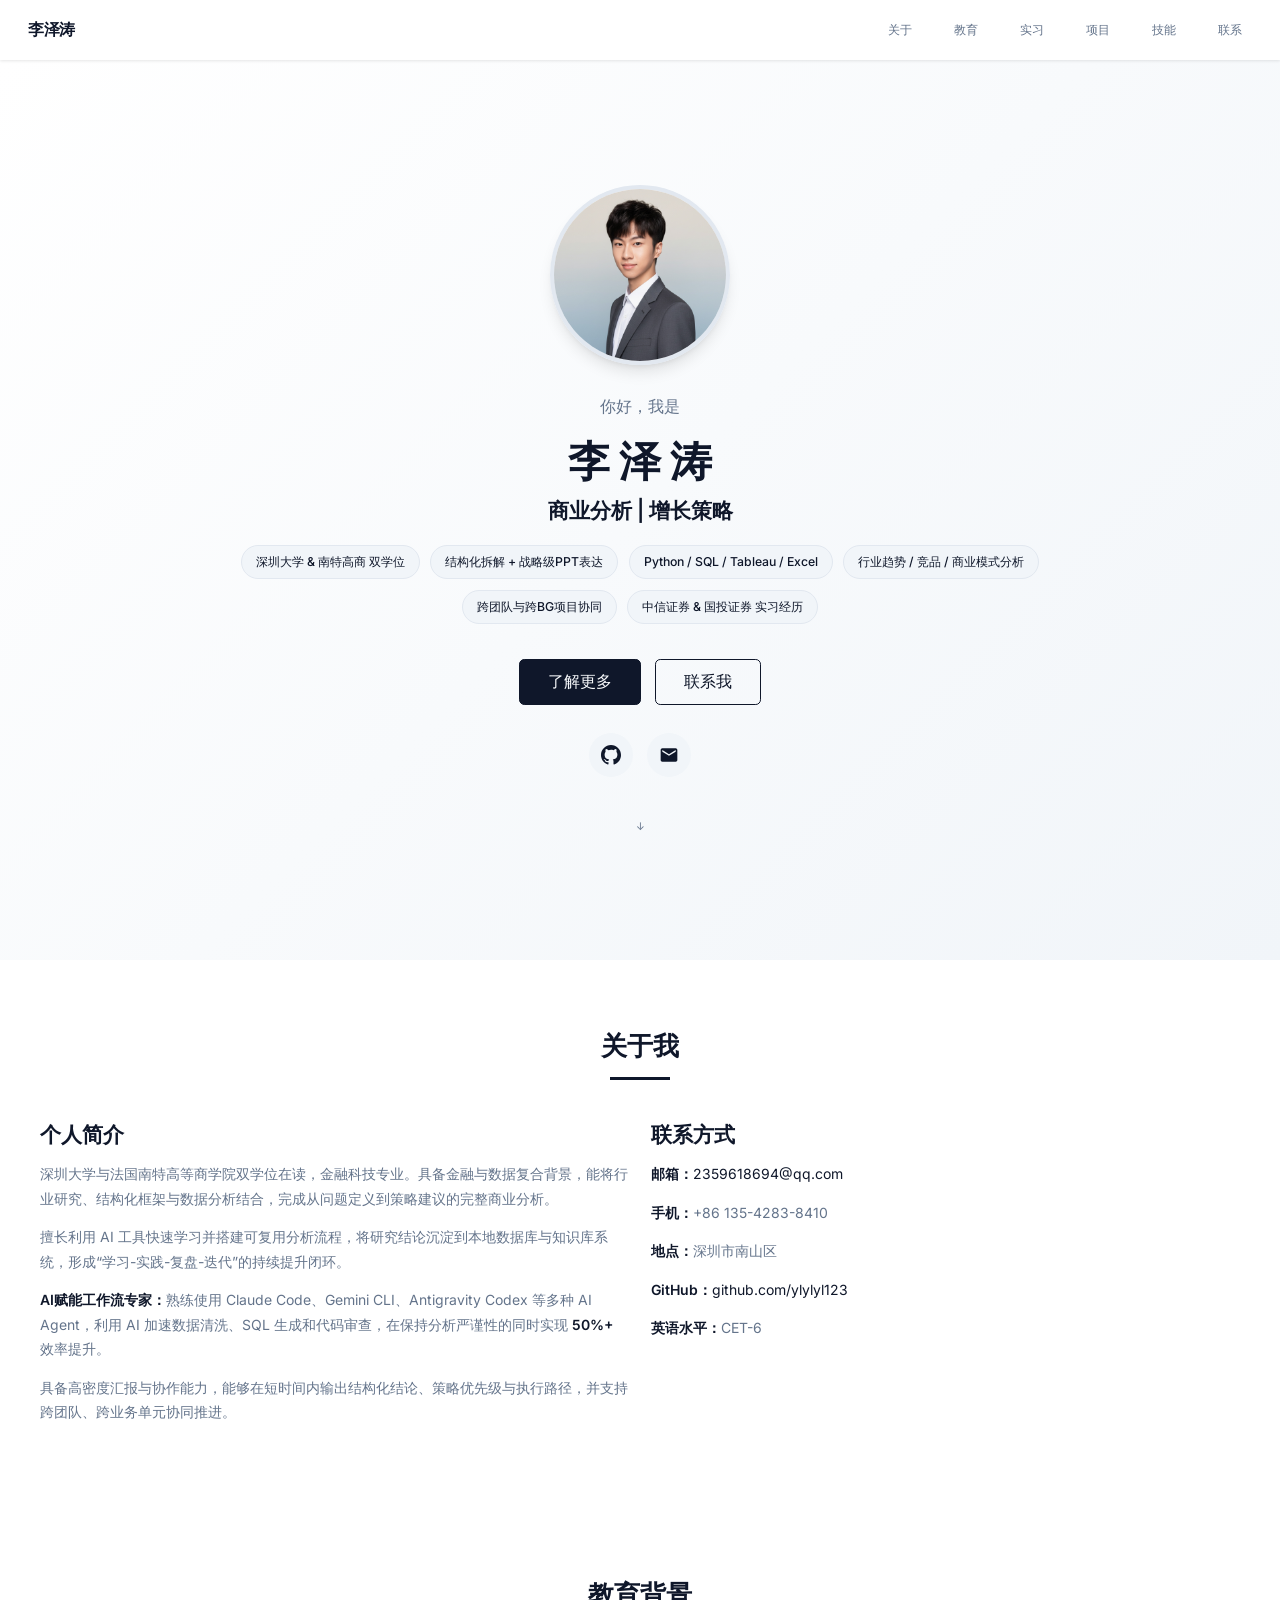
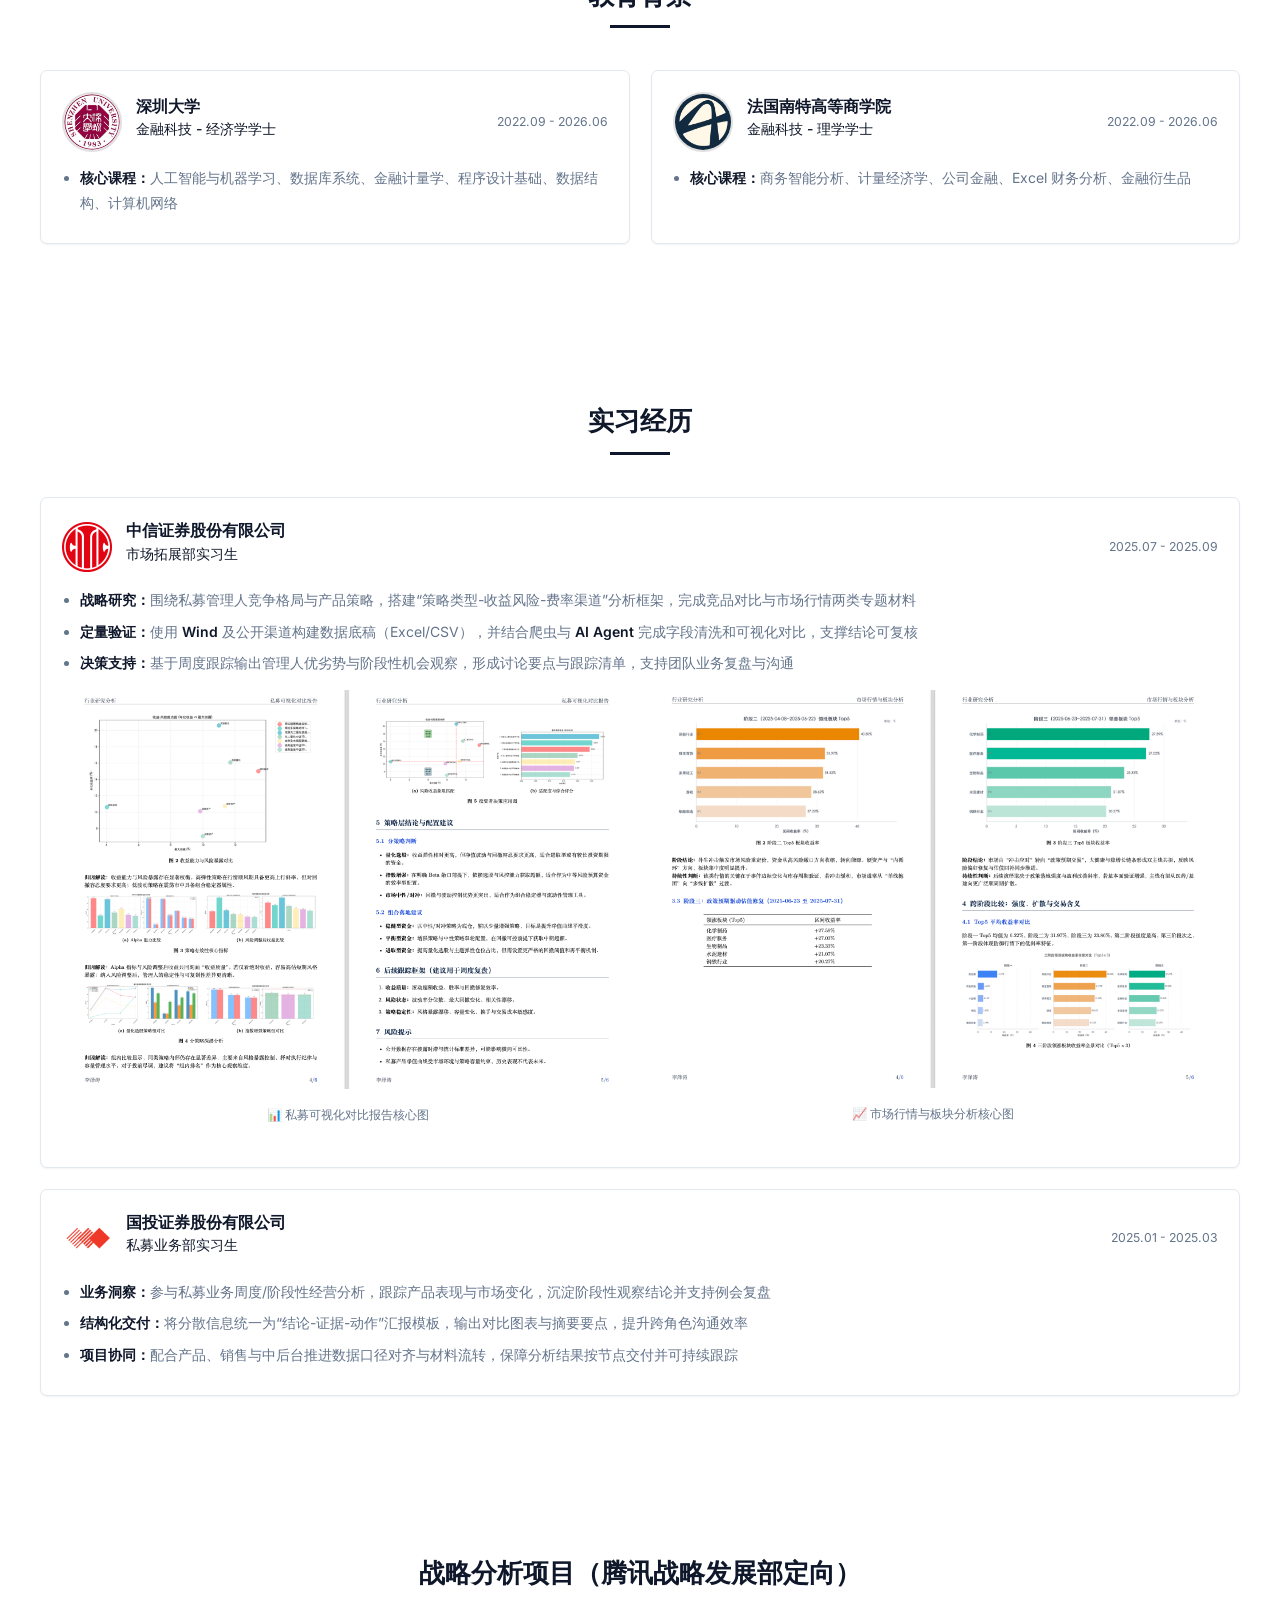
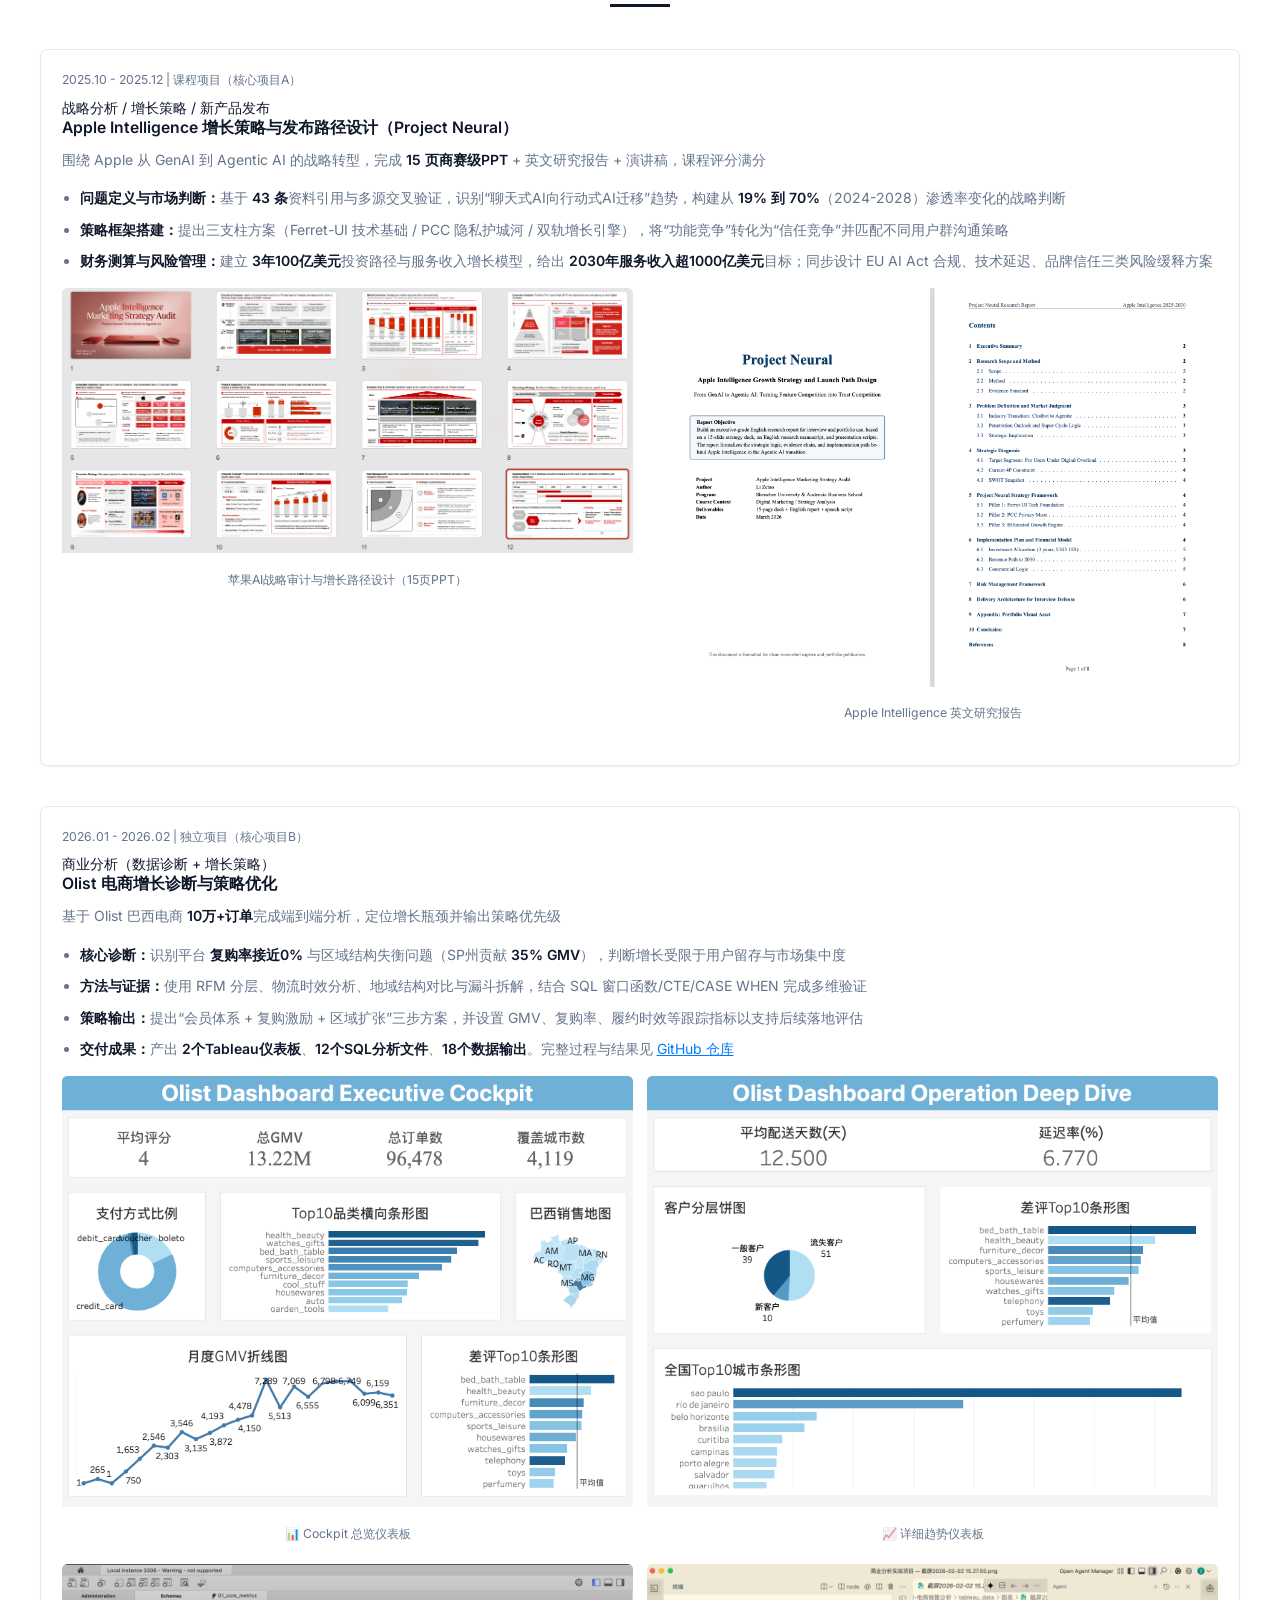
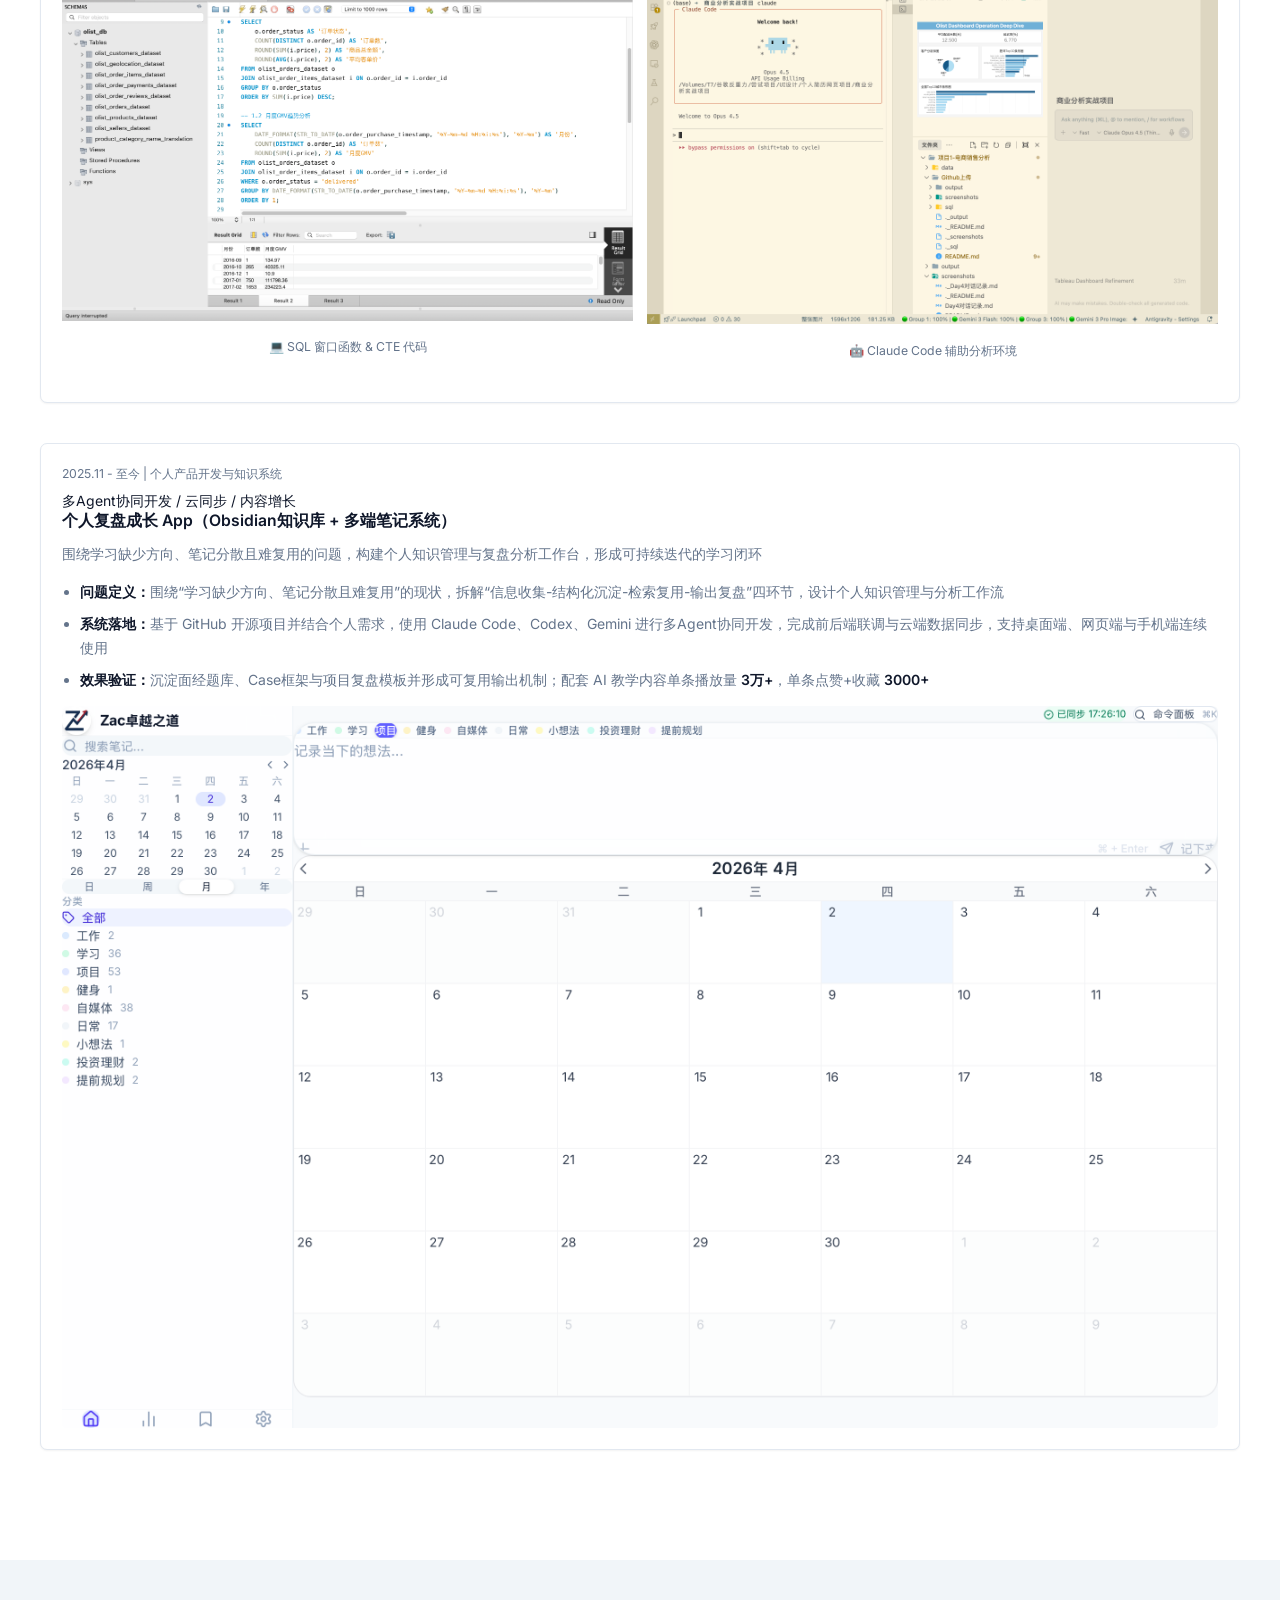
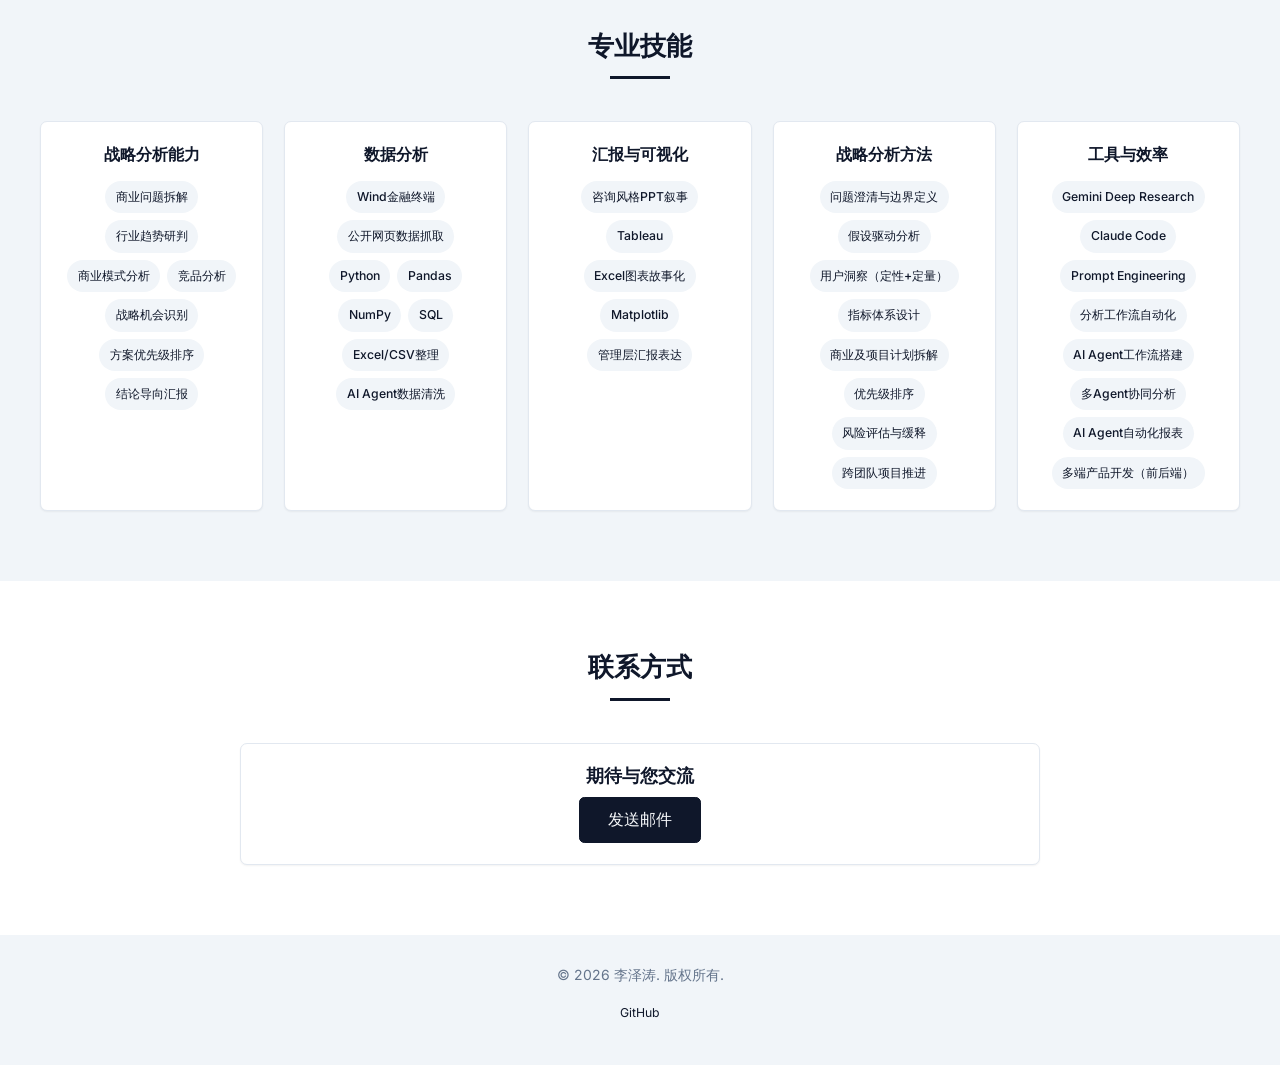
==== index-zh.html @ 79fd5564 "Deploy latest resume website snapshot" ====
<!DOCTYPE html><html lang=zh-CN><meta charset=UTF-8><meta name=viewport content="width=device-width, initial-scale=1.0"><meta name=description content="李泽涛 - 商业分析与增长策略 | 深圳大学 &amp; 法国南特高等商学院"><meta name=keywords content="李泽涛, 商业分析, 增长策略, Case Study, 数据分析, 个人作品集, 简历"><meta name=author content=李泽涛><title>李泽涛 | 商业分析与增长策略</title><link rel=stylesheet href=index-zh.8aab4a24.css><style>.load-hidden{visibility:visible!important}</style><body>
    
    <nav class=navbar>
        <div class=nav-brand>李泽涛</div>
        <div class=nav-links>
            <a href=#about>关于</a>
            <a href=#education>教育</a>
            <a href=#experience>实习</a>
            <a href=#projects>项目</a>
            <a href=#skills>技能</a>
            <a href=#contact>联系</a>
        </div>
        
        <div class=nav-menu-btn>
            <span></span>
            <span></span>
            <span></span>
        </div>
    </nav>

    
    <section id=hero>
        <div class=hero-content>
            <img src=profile.ecc5a00b.jpg alt=李泽涛 class="hero-avatar load-hidden">
            <p class="hero-greeting load-hidden">你好，我是</p>
            <h1 class="hero-name load-hidden">李 泽 涛</h1>
            <h2 class="hero-title load-hidden">商业分析 | 增长策略</h2>

            <div class="hero-highlights load-hidden">
                <span class=highlight-tag>深圳大学 &amp; 南特高商 双学位</span>
                <span class=highlight-tag>结构化拆解 + 战略级PPT表达</span>
                <span class=highlight-tag>Python / SQL / Tableau / Excel</span>
                
                <span class=highlight-tag>行业趋势 / 竞品 / 商业模式分析</span>
                <span class=highlight-tag>跨团队与跨BG项目协同</span>
                <span class=highlight-tag>中信证券 &amp; 国投证券 实习经历</span>
            </div>

            <div class="hero-cta load-hidden">
                <a href=#about class="btn btn-lg btn-primary">了解更多</a>
                <a href=#contact class="btn btn-lg btn-outline">联系我</a>
            </div>

            <div class="hero-social load-hidden">
                <a href=https://github.com/ylylyl123 target=_blank title=GitHub>
                    <svg xmlns:xmlns=http://www.w3.org/2000/svg fill=currentColor viewBox="0 0 24 24"><path d="M12 0C5.374 0 0 5.373 0 12c0 5.302 3.438 9.8 8.207 11.387.599.111.793-.261.793-.577v-2.234c-3.338.726-4.033-1.416-4.033-1.416-.546-1.387-1.333-1.756-1.333-1.756-1.089-.745.083-.729.083-.729 1.205.084 1.839 1.237 1.839 1.237 1.07 1.834 2.807 1.304 3.492.997.107-.775.418-1.305.762-1.604-2.665-.305-5.467-1.334-5.467-5.931 0-1.311.469-2.381 1.236-3.221-.124-.303-.535-1.524.117-3.176 0 0 1.008-.322 3.301 1.23A11.5 11.5 0 0 1 12 5.803c1.02.005 2.047.138 3.006.404 2.291-1.552 3.297-1.23 3.297-1.23.653 1.653.242 2.874.118 3.176.77.84 1.235 1.911 1.235 3.221 0 4.609-2.807 5.624-5.479 5.921.43.372.823 1.102.823 2.222v3.293c0 .319.192.694.801.576C20.566 21.797 24 17.3 24 12c0-6.627-5.373-12-12-12"/></svg>
                </a>
                <a href=mailto:2359618694@qq.com title=邮件>
                    <svg xmlns:xmlns=http://www.w3.org/2000/svg fill=currentColor viewBox="0 0 24 24"><path d="M20 4H4c-1.1 0-1.99.9-1.99 2L2 18c0 1.1.9 2 2 2h16c1.1 0 2-.9 2-2V6c0-1.1-.9-2-2-2m0 4-8 5-8-5V6l8 5 8-5Z"/></svg>
                </a>
            </div>

            <a href=#about class="load-hidden scroll-indicator">↓</a>
        </div>
    </section>

    
    <section id=about>
        <div class=container>
            <h2 class="load-hidden section-title">关于我</h2>
            <div class="grid grid-2">
                <div class=load-hidden>
                    <h3 class=mb-4>个人简介</h3>
                    <p>
                        深圳大学与法国南特高等商学院双学位在读，金融科技专业。具备金融与数据复合背景，能将行业研究、结构化框架与数据分析结合，完成从问题定义到策略建议的完整商业分析。
                    </p>
                    <p>擅长利用 AI 工具快速学习并搭建可复用分析流程，将研究结论沉淀到本地数据库与知识库系统，形成“学习-实践-复盘-迭代”的持续提升闭环。</p>
                    <p>
                        <strong>AI赋能工作流专家：</strong>熟练使用 Claude Code、Gemini CLI、Antigravity Codex 等多种 AI Agent，利用 AI 加速数据清洗、SQL 生成和代码审查，在保持分析严谨性的同时实现 <strong>50%+</strong> 效率提升。
                    </p>
                    <p>
                        具备高密度汇报与协作能力，能够在短时间内输出结构化结论、策略优先级与执行路径，并支持跨团队、跨业务单元协同推进。
                    </p>
                </div>
                <div class=load-hidden>
                    <h3 class=mb-4>联系方式</h3>
                    <p><strong>邮箱：</strong><a href=mailto:2359618694@qq.com>2359618694@qq.com</a></p>
                    <p><strong>手机：</strong>+86 135-4283-8410</p>
                    <p><strong>地点：</strong>深圳市南山区</p>
                    <p><strong>GitHub：</strong><a href=https://github.com/ylylyl123 target=_blank>github.com/ylylyl123</a></p>
                    <p><strong>英语水平：</strong>CET-6</p>
                </div>
            </div>
        </div>
    </section>

    
    <section id=education>
        <div class=container>
            <h2 class="load-hidden section-title">教育背景</h2>
            <div class="grid grid-2">
                <div class="experience-card load-hidden">
                    <div class=experience-header style=align-items:center>
                        <div style=align-items:center;gap:1rem;display:flex>
                            <img src=szu-logo.7de42cc6.png alt=深圳大学 class=school-logo>
                            <div>
                                <div class=experience-company>深圳大学</div>
                                <div class=experience-position>金融科技 - 经济学学士</div>
                            </div>
                        </div>
                        <div class=experience-date>2022.09 - 2026.06</div>
                    </div>
                    <ul class=experience-highlights>
                        <li><strong>核心课程：</strong>人工智能与机器学习、数据库系统、金融计量学、程序设计基础、数据结构、计算机网络</li>
                    </ul>
                </div>
                <div class="experience-card load-hidden">
                    <div class=experience-header style=align-items:center>
                        <div style=align-items:center;gap:1rem;display:flex>
                            <img src=audencia-logo.bb67b438.jpeg alt=Audencia class=school-logo>
                            <div>
                                <div class=experience-company>法国南特高等商学院</div>
                                <div class=experience-position>金融科技 - 理学学士</div>
                            </div>
                        </div>
                        <div class=experience-date>2022.09 - 2026.06</div>
                    </div>
                    <ul class=experience-highlights>
                        <li><strong>核心课程：</strong>商务智能分析、计量经济学、公司金融、Excel 财务分析、金融衍生品</li>
                    </ul>
                </div>
            </div>
        </div>
    </section>

    
    <section id=experience>
        <div class=container>
            <h2 class="load-hidden section-title">实习经历</h2>

            
            <div class="experience-card load-hidden">
                <div class=experience-header style=align-items:center>
                    <div style=align-items:center;gap:1rem;display:flex>
                        <img src=citic-logo.9e5141a4.png alt=中信证券 class=company-logo>
                        <div>
                            <div class=experience-company>中信证券股份有限公司</div>
                            <div class=experience-position>市场拓展部实习生</div>
                        </div>
                    </div>
                    <div class=experience-date>2025.07 - 2025.09</div>
                </div>
                <ul class=experience-highlights>
                    <li><strong>战略研究：</strong>围绕私募管理人竞争格局与产品策略，搭建“策略类型-收益风险-费率渠道”分析框架，完成竞品对比与市场行情两类专题材料</li>
                    <li><strong>定量验证：</strong>使用 <strong>Wind</strong> 及公开渠道构建数据底稿（Excel/CSV），并结合爬虫与 <strong>AI Agent</strong> 完成字段清洗和可视化对比，支撑结论可复核</li>
                    <li><strong>决策支持：</strong>基于周度跟踪输出管理人优劣势与阶段性机会观察，形成讨论要点与跟踪清单，支持团队业务复盘与沟通</li>
                </ul>
                <div class=gallery>
                    <div class=gallery-grid-pair>
                        <div class=gallery-item>
                            <img src=私募选图.png alt=私募可视化对比报告核心图 loading=lazy>
                            <span class=gallery-caption>📊 私募可视化对比报告核心图</span>
                        </div>
                        <div class=gallery-item>
                            <img src=市场行情选图.png alt=市场行情与板块分析核心图 loading=lazy>
                            <span class=gallery-caption>📈 市场行情与板块分析核心图</span>
                        </div>
                    </div>
                </div>
            </div>

            
            <div class="experience-card load-hidden">
                <div class=experience-header style=align-items:center>
                    <div style=align-items:center;gap:1rem;display:flex>
                        <img src=sdic-logo.b38e4e5a.png alt=国投证券 class=company-logo>
                        <div>
                            <div class=experience-company>国投证券股份有限公司</div>
                            <div class=experience-position>私募业务部实习生</div>
                        </div>
                    </div>
                    <div class=experience-date>2025.01 - 2025.03</div>
                </div>
                <ul class=experience-highlights>
                    <li><strong>业务洞察：</strong>参与私募业务周度/阶段性经营分析，跟踪产品表现与市场变化，沉淀阶段性观察结论并支持例会复盘</li>
                    <li><strong>结构化交付：</strong>将分散信息统一为“结论-证据-动作”汇报模板，输出对比图表与摘要要点，提升跨角色沟通效率</li>
                    <li><strong>项目协同：</strong>配合产品、销售与中后台推进数据口径对齐与材料流转，保障分析结果按节点交付并可持续跟踪</li>
                </ul>
            </div>
        </div>
    </section>

    
    <section id=projects>
        <div class=container>
            <h2 class="load-hidden section-title">战略分析项目（腾讯战略发展部定向）</h2>

            
            <div class="load-hidden project-card">
                <div class=project-date>2025.10 - 2025.12 | 课程项目（核心项目A）</div>
                <div class=project-category>战略分析 / 增长策略 / 新产品发布</div>
                <h3 class=project-title>Apple Intelligence 增长策略与发布路径设计（Project Neural）</h3>
                <p class=project-description>围绕 Apple 从 GenAI 到 Agentic AI 的战略转型，完成 <strong>15 页商赛级PPT</strong> + 英文研究报告 + 演讲稿，课程评分满分</p>
                <ul class=project-highlights>
                    <li><strong>问题定义与市场判断：</strong>基于 <strong>43 条</strong>资料引用与多源交叉验证，识别“聊天式AI向行动式AI迁移”趋势，构建从 <strong>19% 到 70%</strong>（2024-2028）渗透率变化的战略判断</li>
                    <li><strong>策略框架搭建：</strong>提出三支柱方案（Ferret-UI 技术基础 / PCC 隐私护城河 / 双轨增长引擎），将“功能竞争”转化为“信任竞争”并匹配不同用户群沟通策略</li>
                    <li><strong>财务测算与风险管理：</strong>建立 <strong>3年100亿美元</strong>投资路径与服务收入增长模型，给出 <strong>2030年服务收入超1000亿美元</strong>目标；同步设计 EU AI Act 合规、技术延迟、品牌信任三类风险缓释方案</li>
                    
                </ul>
                <div class=gallery>
                    <div class=gallery-grid-pair><div class=gallery-item><img src=apple-digital-transformation.e18392c8.png alt=苹果数字化转型PPT loading=lazy><span class=gallery-caption>苹果AI战略审计与增长路径设计（15页PPT）</span></div><div class=gallery-item><img src=苹果英文研报.png alt=苹果英文研究报告截图 loading=lazy><span class=gallery-caption>Apple Intelligence 英文研究报告</span></div></div>
                </div>
            </div>

            
            <div class="load-hidden project-card">
                <div class=project-date>2026.01 - 2026.02 | 独立项目（核心项目B）</div>
                <div class=project-category>商业分析（数据诊断 + 增长策略）</div>
                <h3 class=project-title>Olist 电商增长诊断与策略优化</h3>
                <p class=project-description>基于 Olist 巴西电商 <strong>10万+订单</strong>完成端到端分析，定位增长瓶颈并输出策略优先级</p>
                <ul class=project-highlights>
                    <li><strong>核心诊断：</strong>识别平台 <strong>复购率接近0%</strong> 与区域结构失衡问题（SP州贡献 <strong>35% GMV</strong>），判断增长受限于用户留存与市场集中度</li>
                    <li><strong>方法与证据：</strong>使用 RFM 分层、物流时效分析、地域结构对比与漏斗拆解，结合 SQL 窗口函数/CTE/CASE WHEN 完成多维验证</li>
                    <li><strong>策略输出：</strong>提出“会员体系 + 复购激励 + 区域扩张”三步方案，并设置 GMV、复购率、履约时效等跟踪指标以支持后续落地评估</li>
                    <li><strong>交付成果：</strong>产出 <strong>2个Tableau仪表板</strong>、<strong>12个SQL分析文件</strong>、<strong>18个数据输出</strong>。完整过程与结果见 <a href=https://github.com/ylylyl123/olist-ecommerce-analysis target=_blank style=color:#007bff;text-decoration:underline>GitHub 仓库</a></li>
                </ul>
                <div class=gallery>
                    
                    <div class=gallery-grid-pair>
                        <div class=gallery-item>
                            <img src=dashboard-cockpit.fddde803.png alt="Cockpit 仪表板" loading=lazy>
                            <span class=gallery-caption>📊 Cockpit 总览仪表板</span>
                        </div>
                        <div class=gallery-item>
                            <img src=dashboard-detailed.85f2c0c5.png alt=详细趋势仪表板 loading=lazy>
                            <span class=gallery-caption>📈 详细趋势仪表板</span>
                        </div>
                    </div>
                    
                    <div class=gallery-grid-pair>
                        <div class=gallery-item>
                            <img src=sql-sample.995bd17f.png alt="SQL 代码示例" loading=lazy>
                            <span class=gallery-caption>💻 SQL 窗口函数 &amp; CTE 代码</span>
                        </div>
                        <div class=gallery-item>
                            <img src=workspace.139acfe7.png alt="AI 辅助工作环境" loading=lazy>
                            <span class=gallery-caption>🤖 Claude Code 辅助分析环境</span>
                        </div>
                    </div>
                </div>
            </div>

            
            <div class="load-hidden project-card">
                <div class=project-date>2025.11 - 至今 | 个人产品开发与知识系统</div>
                <div class=project-category>多Agent协同开发 / 云同步 / 内容增长</div>
                <h3 class=project-title>个人复盘成长 App（Obsidian知识库 + 多端笔记系统）</h3>
                <p class=project-description>围绕学习缺少方向、笔记分散且难复用的问题，构建个人知识管理与复盘分析工作台，形成可持续迭代的学习闭环</p>
                <ul class=project-highlights>
                    <li><strong>问题定义：</strong>围绕“学习缺少方向、笔记分散且难复用”的现状，拆解“信息收集-结构化沉淀-检索复用-输出复盘”四环节，设计个人知识管理与分析工作流</li>
                    <li><strong>系统落地：</strong>基于 GitHub 开源项目并结合个人需求，使用 Claude Code、Codex、Gemini 进行多Agent协同开发，完成前后端联调与云端数据同步，支持桌面端、网页端与手机端连续使用</li>
                    <li><strong>效果验证：</strong>沉淀面经题库、Case框架与项目复盘模板并形成可复用输出机制；配套 AI 教学内容单条播放量 <strong>3万+</strong>，单条点赞+收藏 <strong>3000+</strong></li>
                </ul>
                <div class=gallery>
                    <div class=gallery-grid-single>
                        <div class=gallery-item>
                            <img src=个人笔记软件.png alt=个人复盘成长App界面 loading=lazy>
                            <span class=gallery-caption>📱 个人复盘成长 App（桌面/网页/手机多端统一）</span>
                        </div>
                    </div>
                </div>
            </div>

        </div>
    </section>

    
    <section id=skills class=skills-section>
        <div class=container>
            <h2 class="load-hidden section-title">专业技能</h2>
            <div class=skills-grid>
                <div class="load-hidden skill-category">
                    <div class=category-title>战略分析能力</div>
                    <div class=skill-tags>
                        <span class=skill-tag>商业问题拆解</span>
                        <span class=skill-tag>行业趋势研判</span>
                        <span class=skill-tag>商业模式分析</span>
                        <span class=skill-tag>竞品分析</span>
                        <span class=skill-tag>战略机会识别</span>
                        <span class=skill-tag>方案优先级排序</span>
                        <span class=skill-tag>结论导向汇报</span>
                    </div>
                </div>
                <div class="load-hidden skill-category">
                    <div class=category-title>数据分析</div>
                    <div class=skill-tags>
                        <span class=skill-tag>Wind金融终端</span>
                        <span class=skill-tag>公开网页数据抓取</span>
                        <span class=skill-tag>Python</span>
                        <span class=skill-tag>Pandas</span>
                        <span class=skill-tag>NumPy</span>
                        <span class=skill-tag>SQL</span>
                        <span class=skill-tag>Excel/CSV整理</span>
                        <span class=skill-tag>AI Agent数据清洗</span>
                    </div>
                </div>
                <div class="load-hidden skill-category">
                    <div class=category-title>汇报与可视化</div>
                    <div class=skill-tags>
                        <span class=skill-tag>咨询风格PPT叙事</span>
                        <span class=skill-tag>Tableau</span>
                        <span class=skill-tag>Excel图表故事化</span>
                        <span class=skill-tag>Matplotlib</span>
                        <span class=skill-tag>管理层汇报表达</span>
                    </div>
                </div>
                <div class="load-hidden skill-category">
                    <div class=category-title>战略分析方法</div>
                    <div class=skill-tags>
                        <span class=skill-tag>问题澄清与边界定义</span>
                        <span class=skill-tag>假设驱动分析</span>
                        <span class=skill-tag>用户洞察（定性+定量）</span>
                        <span class=skill-tag>指标体系设计</span>
                        <span class=skill-tag>商业及项目计划拆解</span>
                        <span class=skill-tag>优先级排序</span>
                        <span class=skill-tag>风险评估与缓释</span>
                        <span class=skill-tag>跨团队项目推进</span>
                    </div>
                </div>
                <div class="load-hidden skill-category">
                    <div class=category-title>工具与效率</div>
                    <div class=skill-tags>
                        <span class=skill-tag>Gemini Deep Research</span>
                        <span class=skill-tag>Claude Code</span>
                        <span class=skill-tag>Prompt Engineering</span>
                        <span class=skill-tag>分析工作流自动化</span>
                        <span class=skill-tag>AI Agent工作流搭建</span>
                        <span class=skill-tag>多Agent协同分析</span>
                        <span class=skill-tag>AI Agent自动化报表</span>
                        <span class=skill-tag>多端产品开发（前后端）</span>
                    </div>
                </div>
            </div>
        </div>
    </section>

    
    <section id=contact>
        <div class=container-sm>
            <h2 class="load-hidden section-title">联系方式</h2>
            <div class="card load-hidden text-center">
                <h3 class=card-title>期待与您交流</h3>
                <div class=hero-cta>
                    <a href=mailto:2359618694@qq.com class="btn btn-lg btn-primary">发送邮件</a>
                </div>
            </div>
        </div>
    </section>

    
    <footer style=text-align:center;color:#64748b;background:#f1f5f9;padding:2rem>
        <p>© 2026 李泽涛. 版权所有.</p>
        <p style=margin-top:.5rem;font-size:.875rem>
            <a href=https://github.com/ylylyl123 target=_blank>GitHub</a>
        </p>
    </footer>

    
    <script>document.querySelectorAll(".load-hidden").forEach(function(el){el.classList.remove("load-hidden")});</script>
    <script type=module src=index-zh.808cd7a4.js></script>

    
    <style>.project-card{min-height:fit-content;margin-bottom:40px;display:flow-root;overflow:hidden;height:auto!important}.gallery{width:100%}.gallery-grid-single{grid-template-columns:1fr;gap:2rem;height:auto;display:grid}@media (width>=1200px){.gallery-grid-single{grid-template-columns:repeat(2,1fr)}}.gallery-item{width:100%;height:auto}.gallery-caption{color:#666;margin-top:.75rem;font-size:.9rem;display:block}.school-logo{object-fit:cover;border:2px solid #e0e0e0;border-radius:50%;width:60px;height:60px}.company-logo{object-fit:contain;border-radius:8px;width:50px;height:50px}</style>

    
    <script>const navMenuBtn=document.querySelector(".nav-menu-btn"),navbar=document.querySelector(".navbar");navMenuBtn&&navbar&&(navMenuBtn.addEventListener("click",()=>{navbar.classList.toggle("menu-open")}),document.querySelectorAll(".nav-links a").forEach(e=>{e.addEventListener("click",()=>{navbar.classList.remove("menu-open")})}));const sections=document.querySelectorAll("section[id]"),navItems=document.querySelectorAll(".nav-links a");function highlightNavOnScroll(){let e="",n=window.scrollY+100;sections.forEach(t=>{let a=t.offsetTop,l=t.offsetHeight,o=t.getAttribute("id");n>=a&&n<a+l&&(e=o)}),navItems.forEach(n=>{n.classList.remove("active"),n.getAttribute("href")==="#"+e&&n.classList.add("active")})}window.addEventListener("scroll",highlightNavOnScroll),window.addEventListener("load",highlightNavOnScroll);</script>
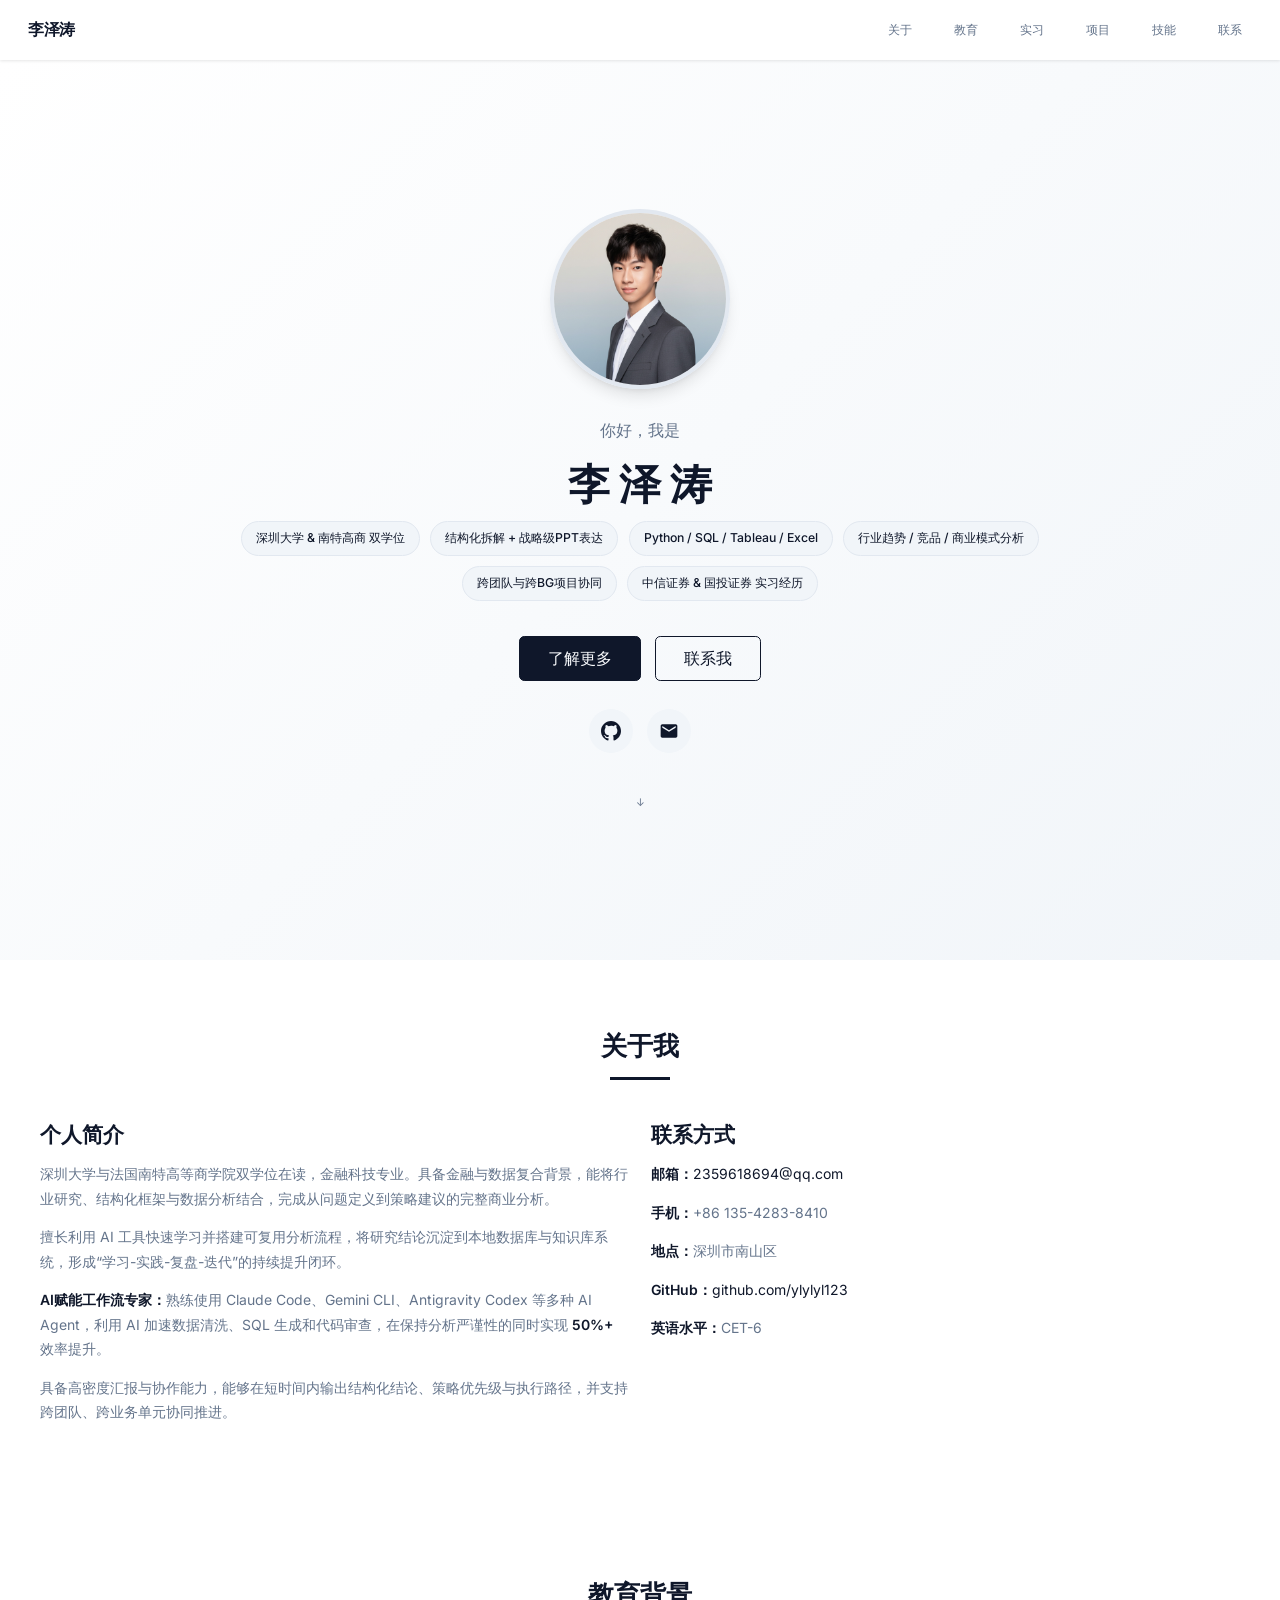
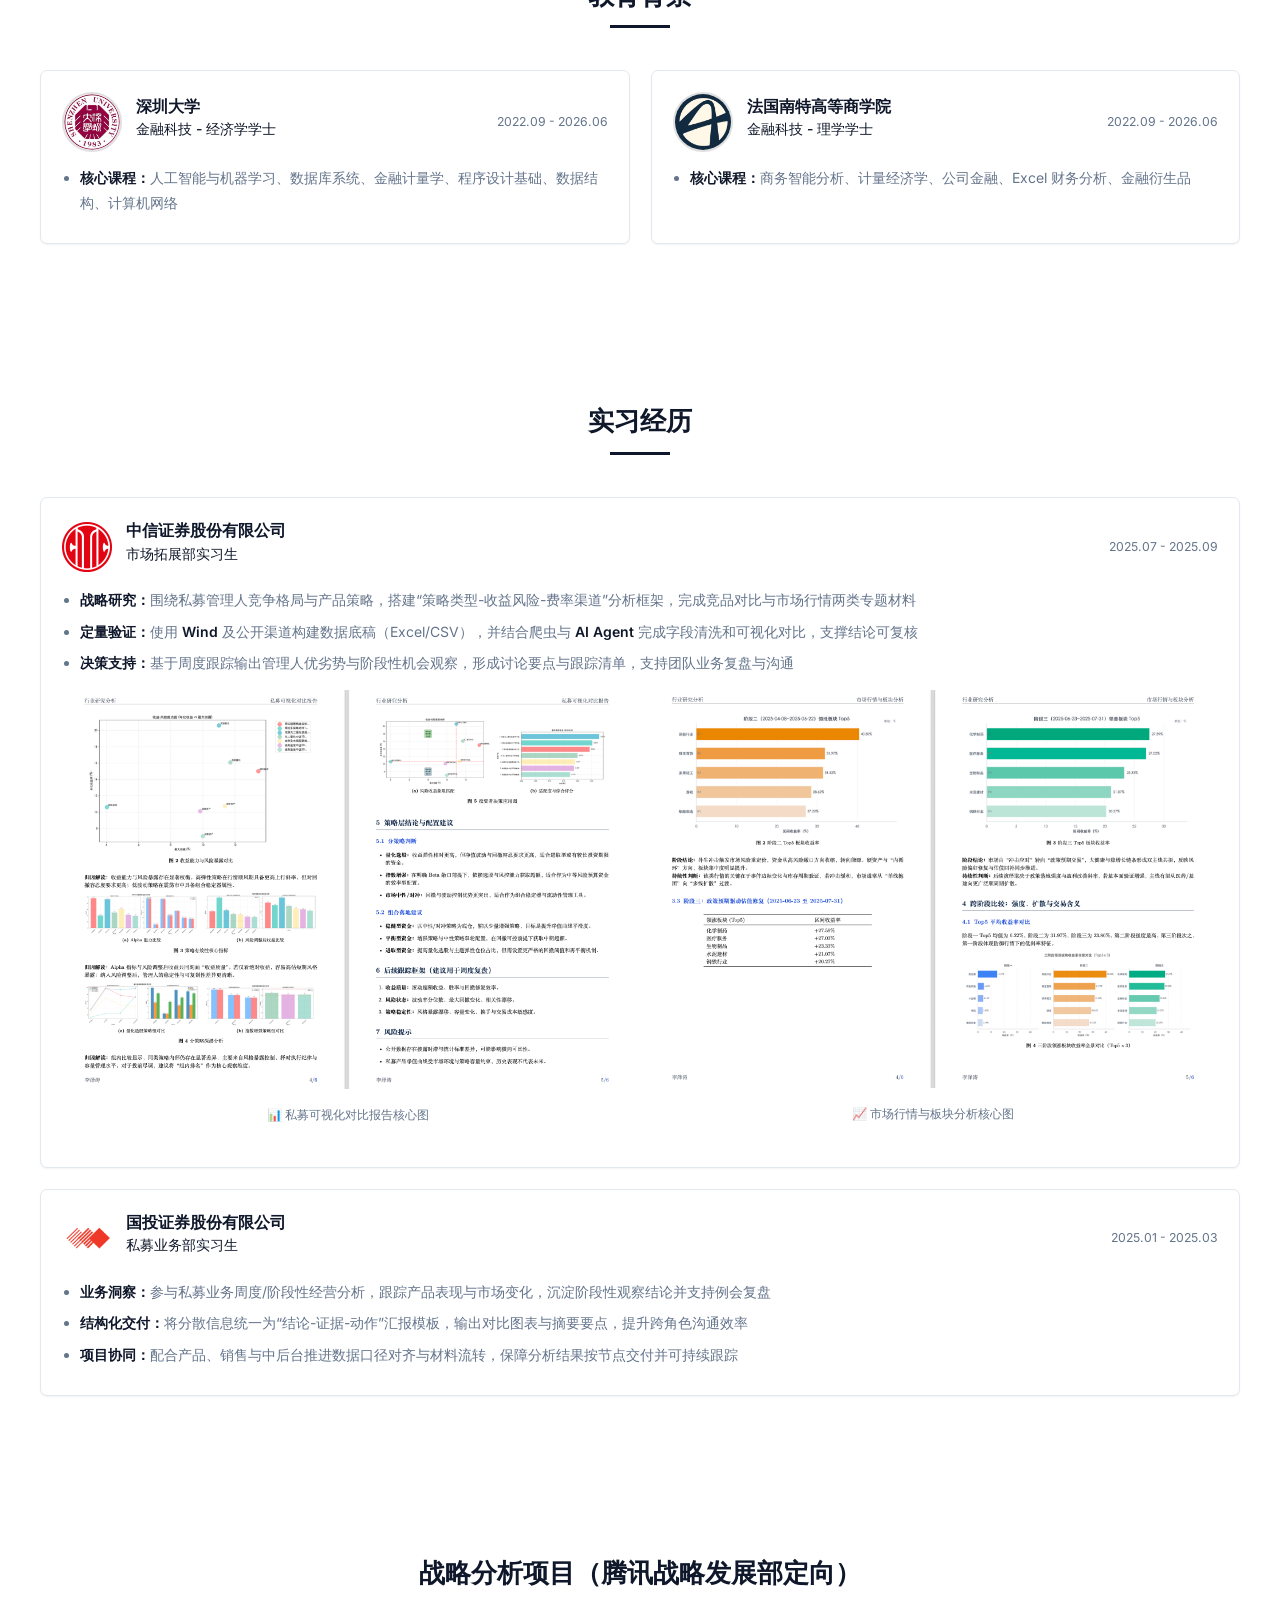
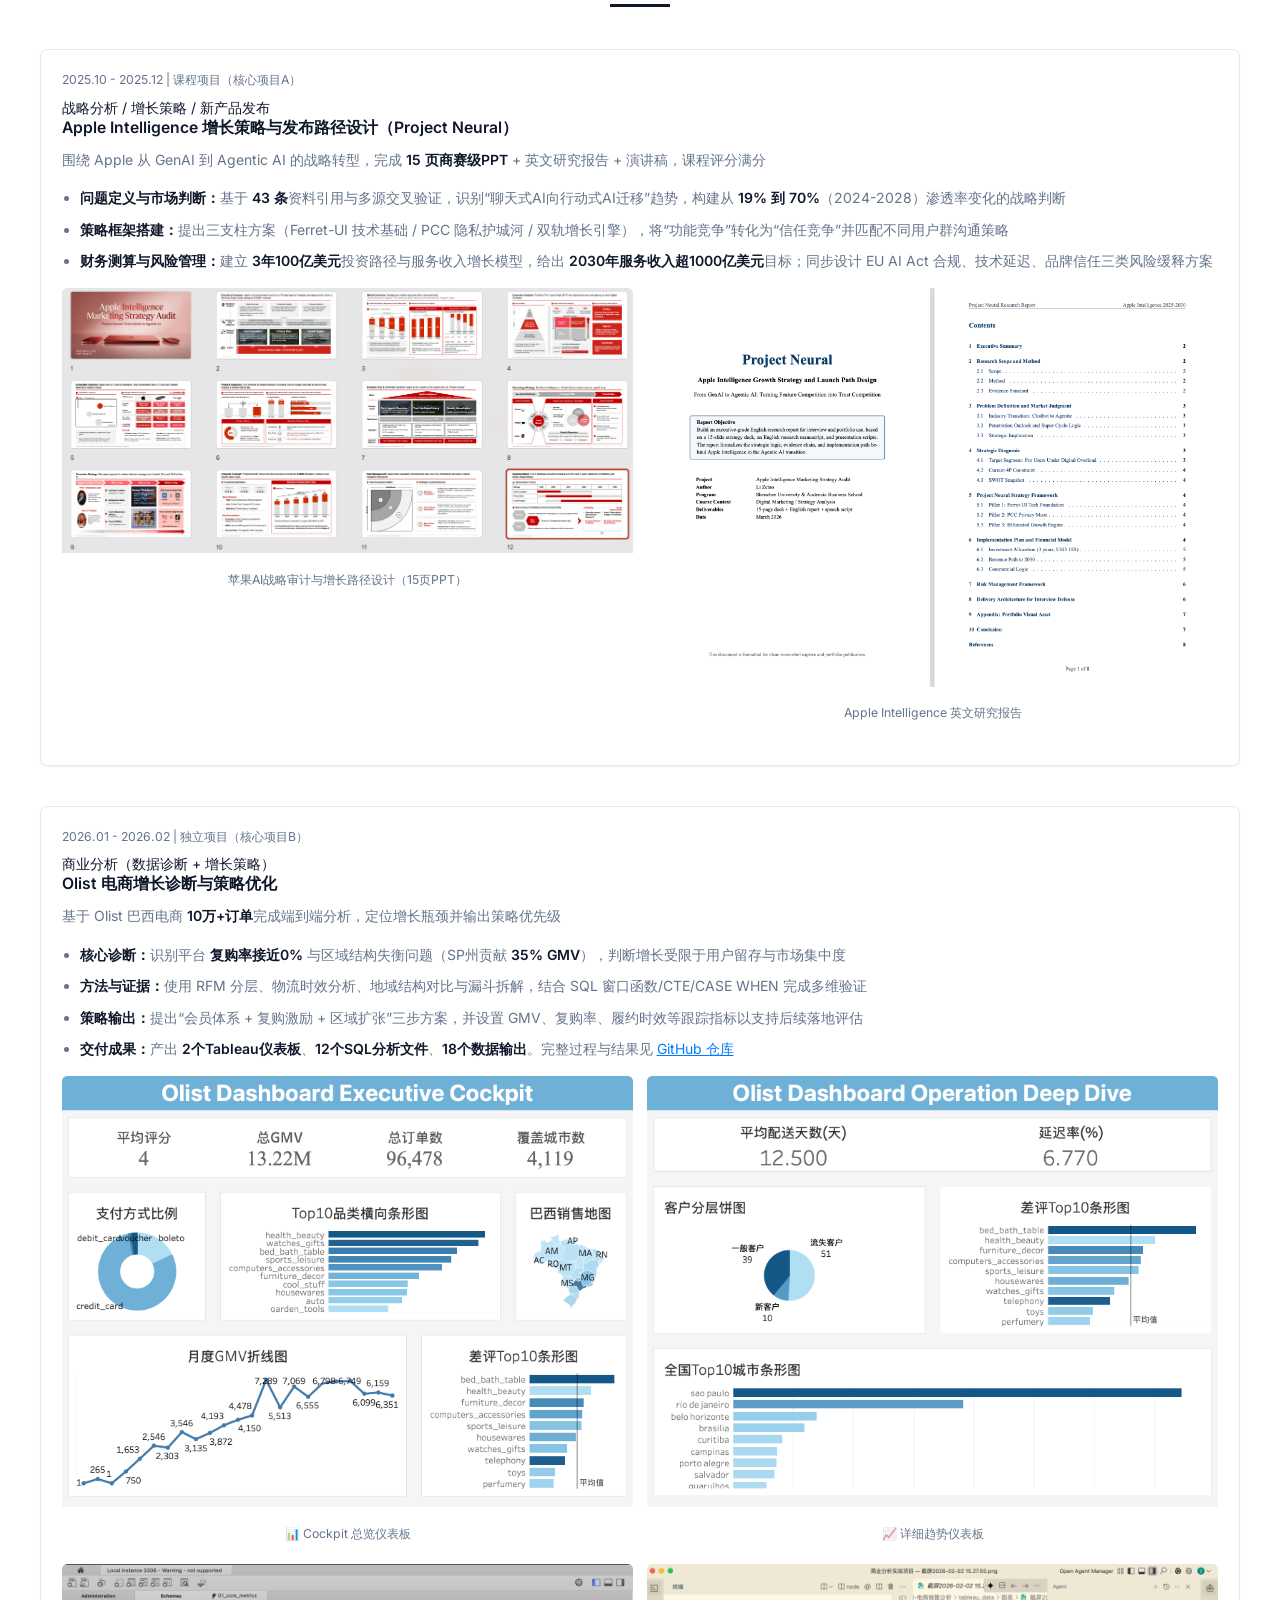
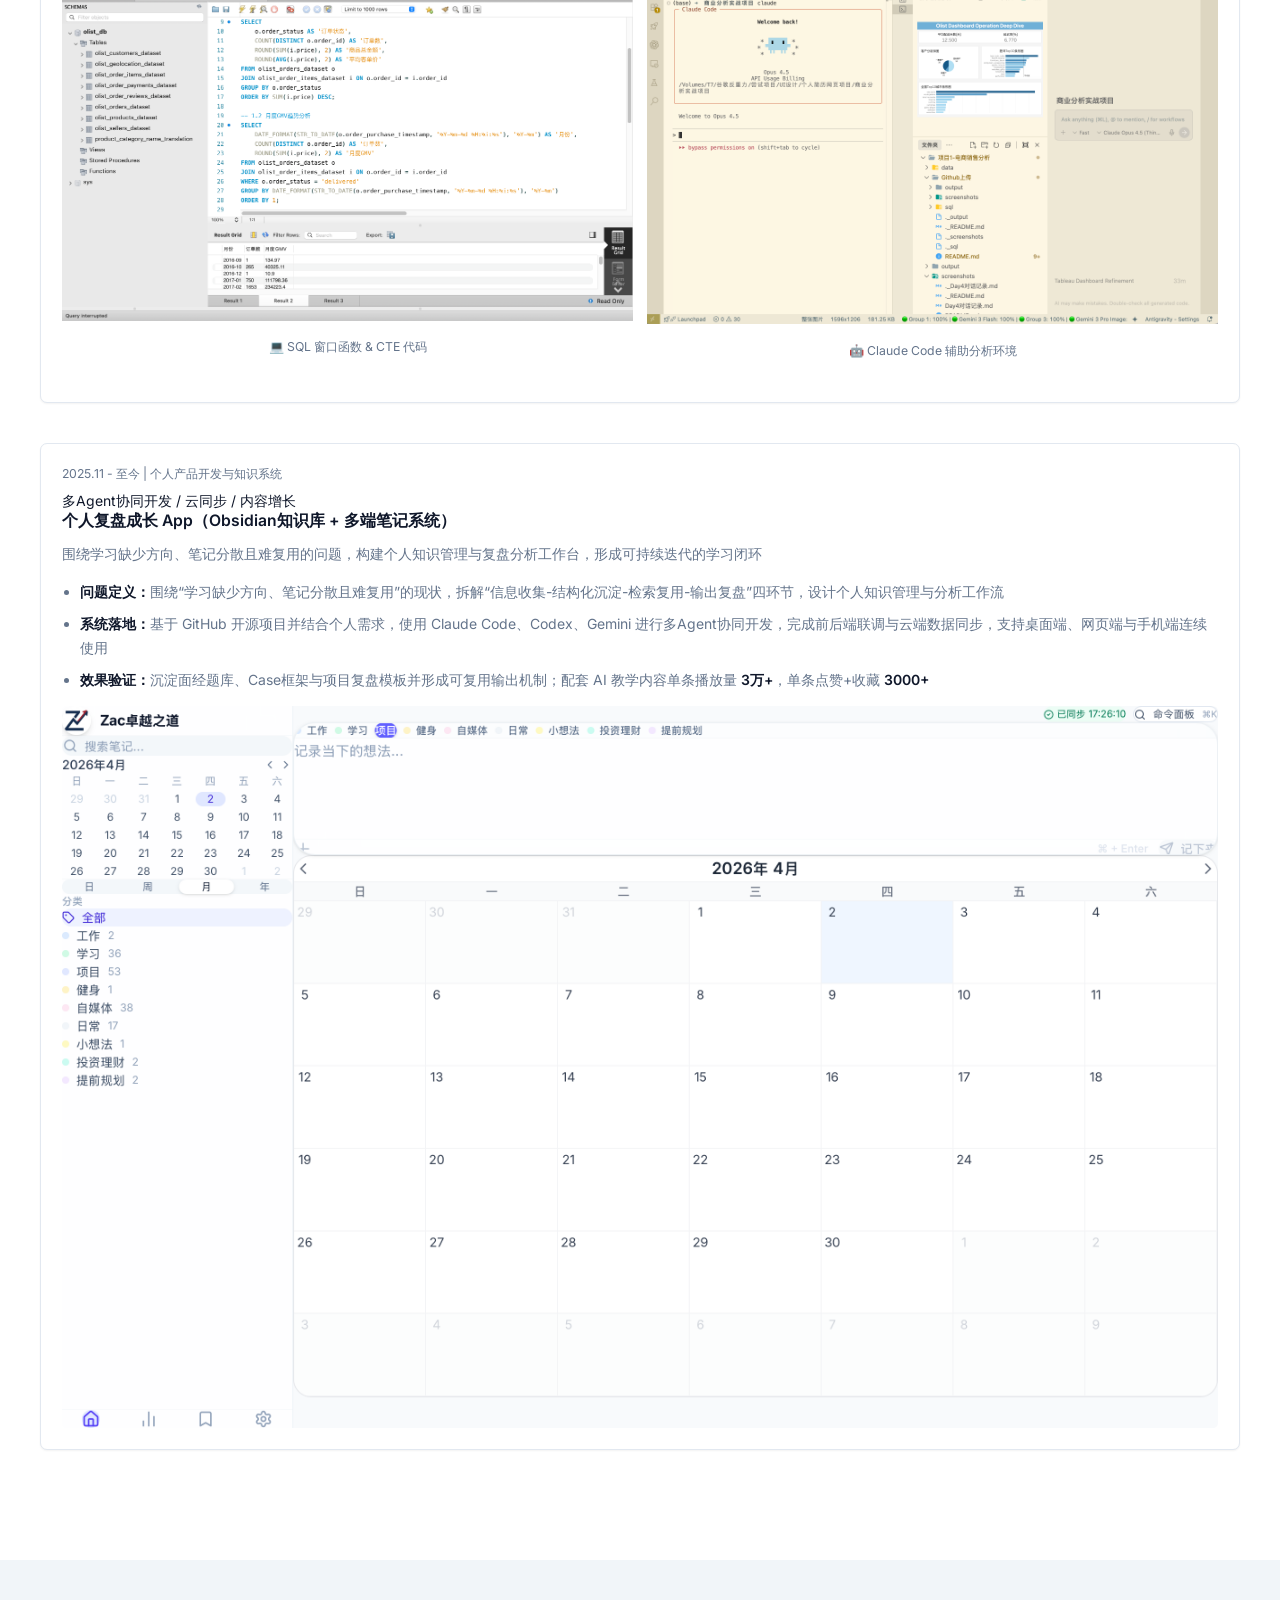
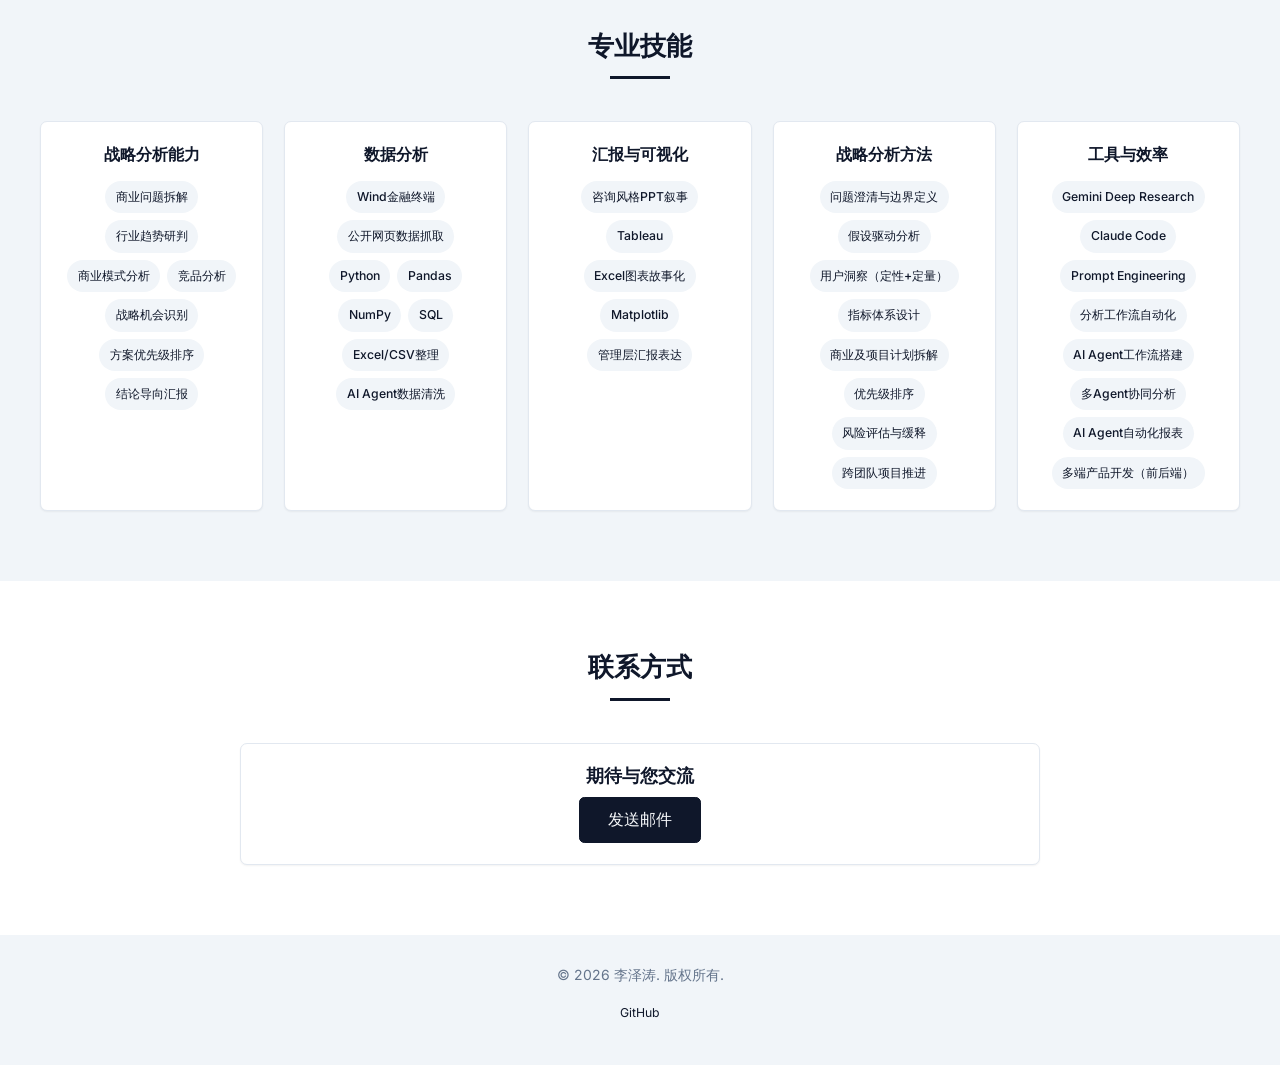
==== commit ac7fc6e4: "Remove hero subtitle from homepage" ====
--- a/index-zh.html
+++ b/index-zh.html
@@ -24,7 +24,6 @@
             <img src=profile.ecc5a00b.jpg alt=李泽涛 class="hero-avatar load-hidden">
             <p class="hero-greeting load-hidden">你好，我是</p>
             <h1 class="hero-name load-hidden">李 泽 涛</h1>
-            <h2 class="hero-title load-hidden">商业分析 | 增长策略</h2>
 
             <div class="hero-highlights load-hidden">
                 <span class=highlight-tag>深圳大学 &amp; 南特高商 双学位</span>
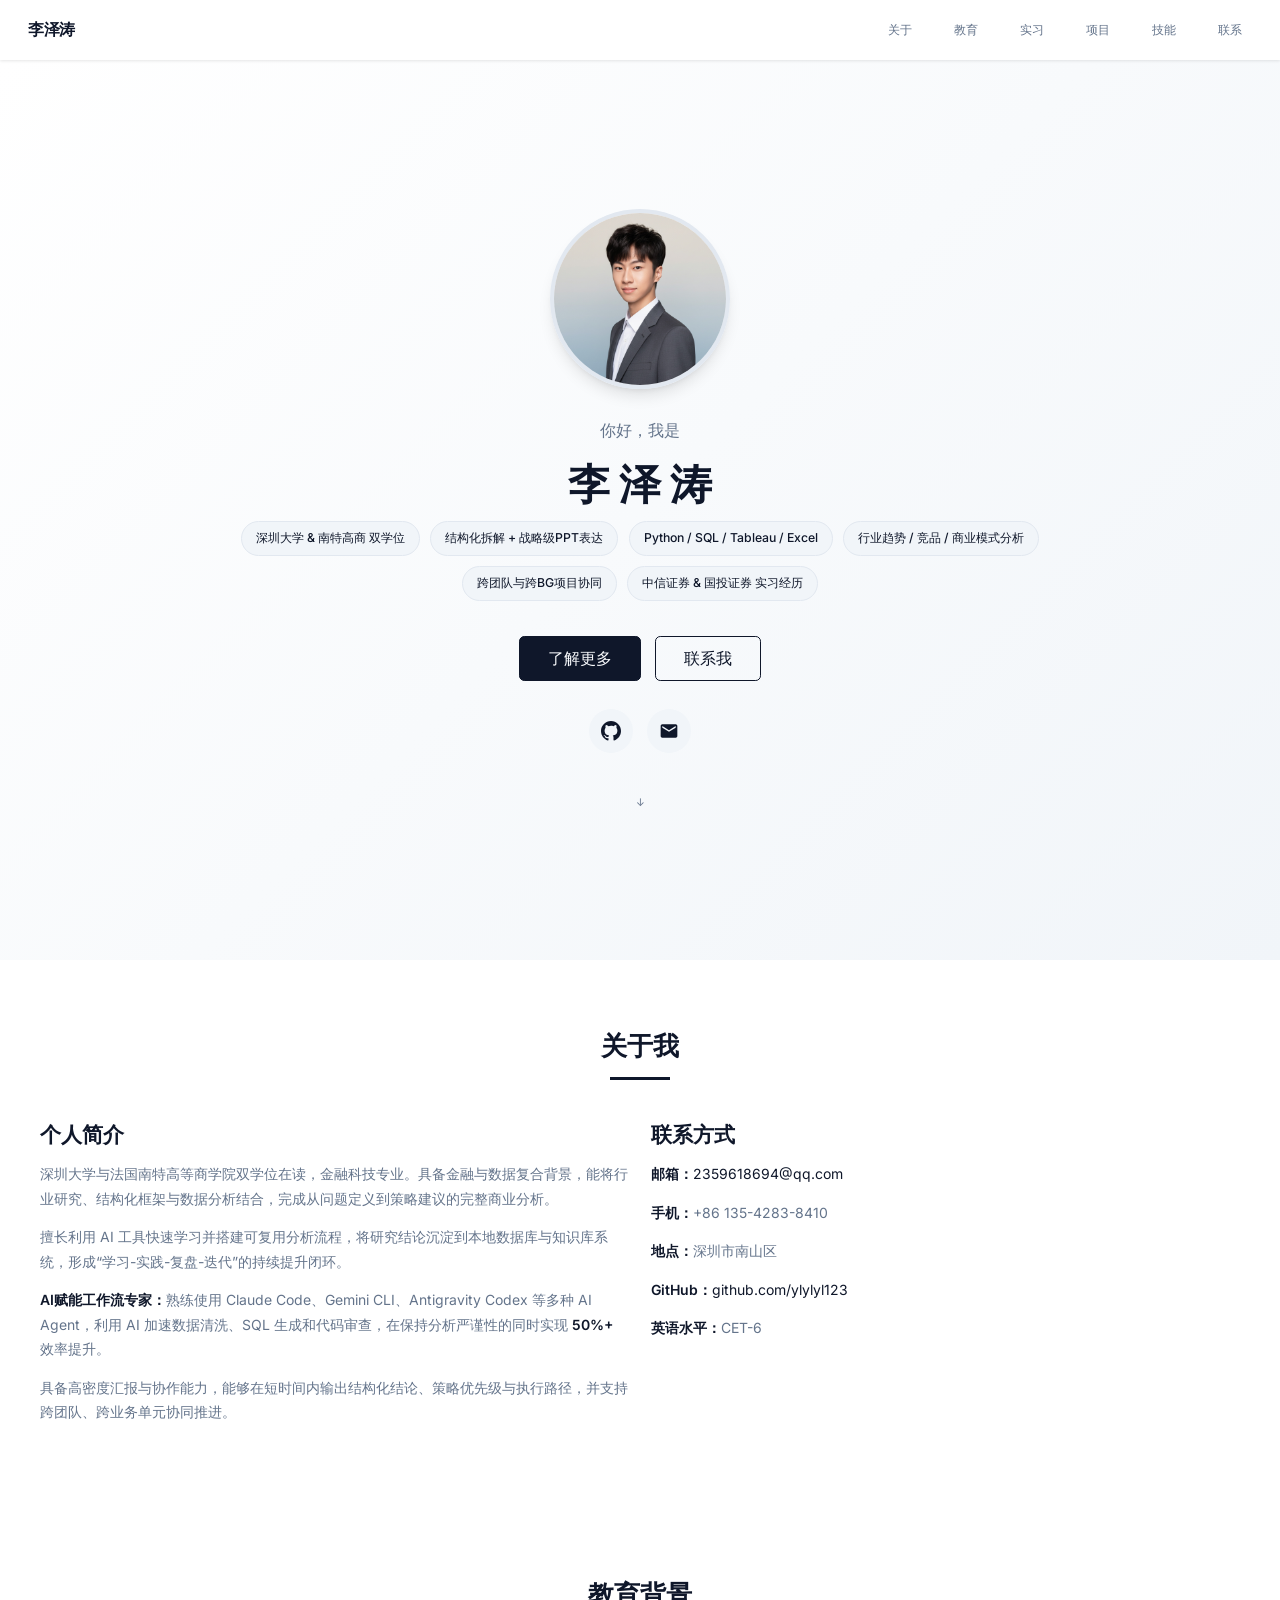
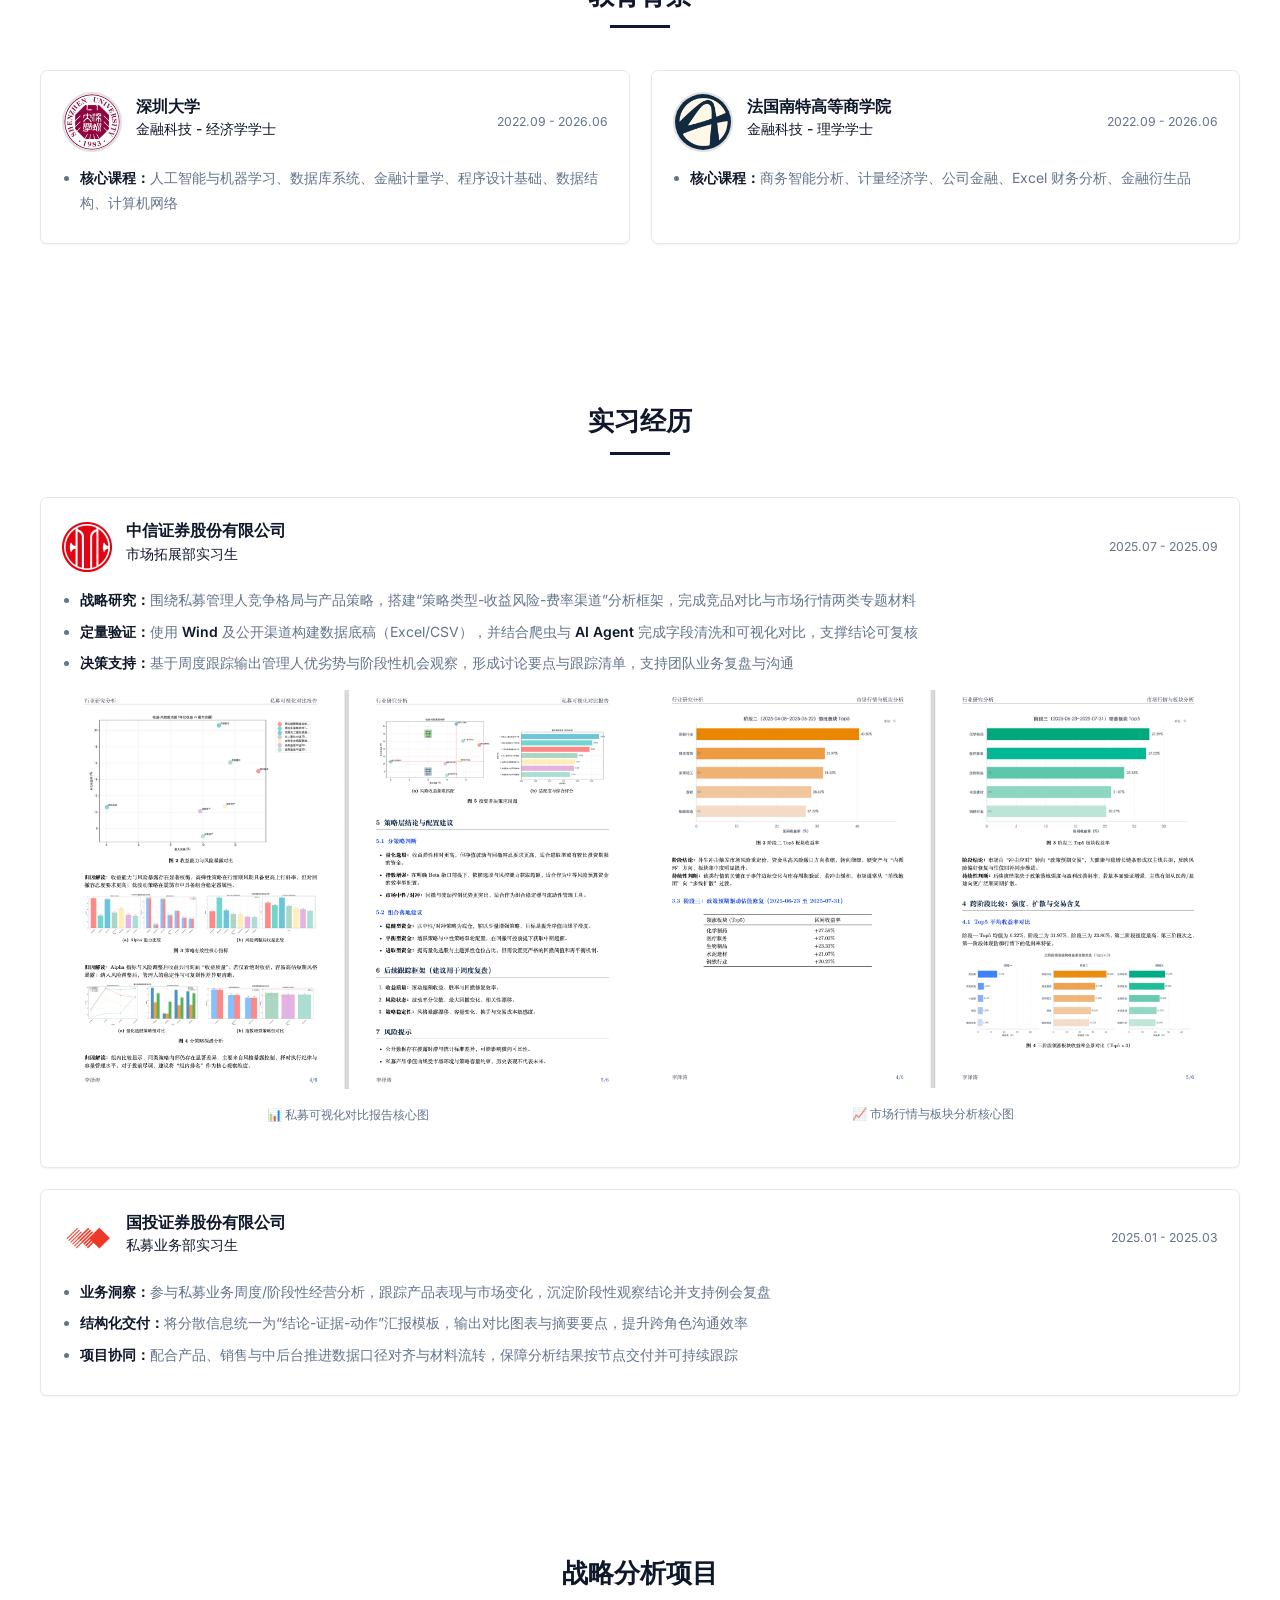
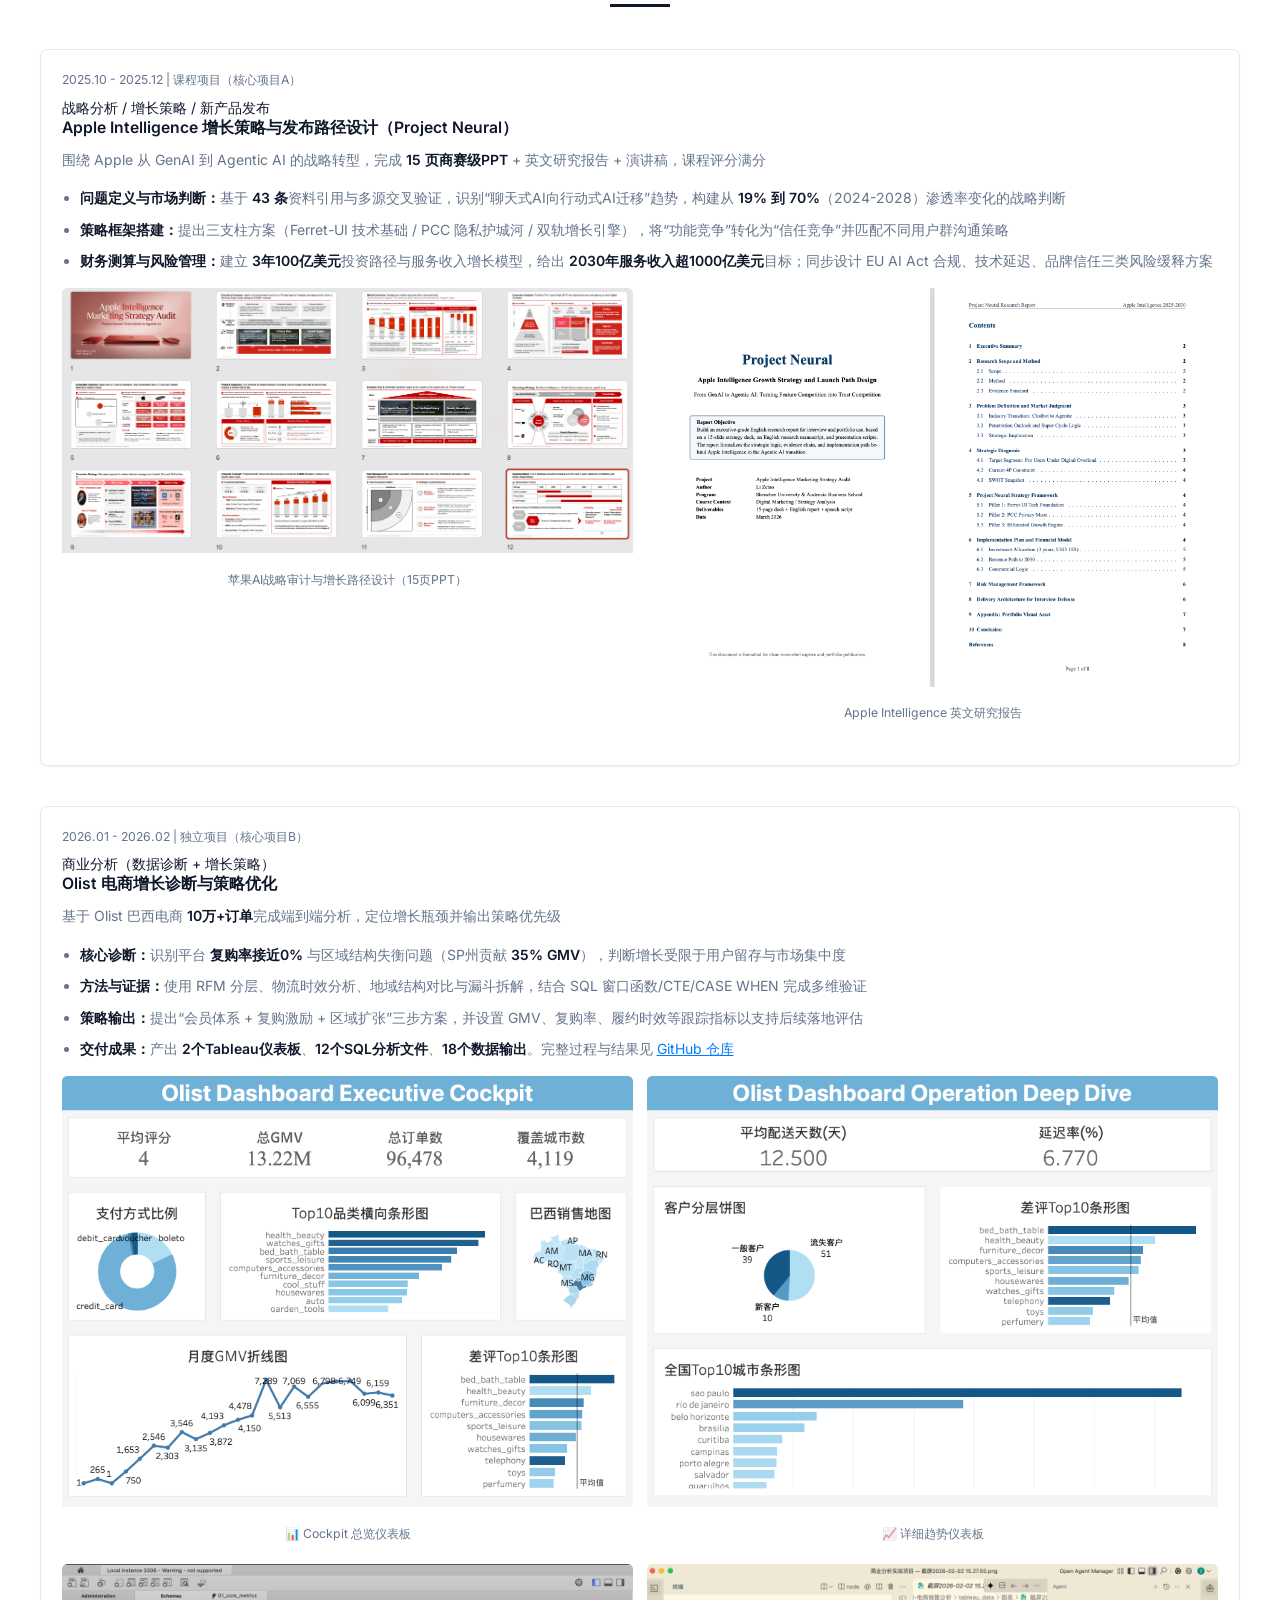
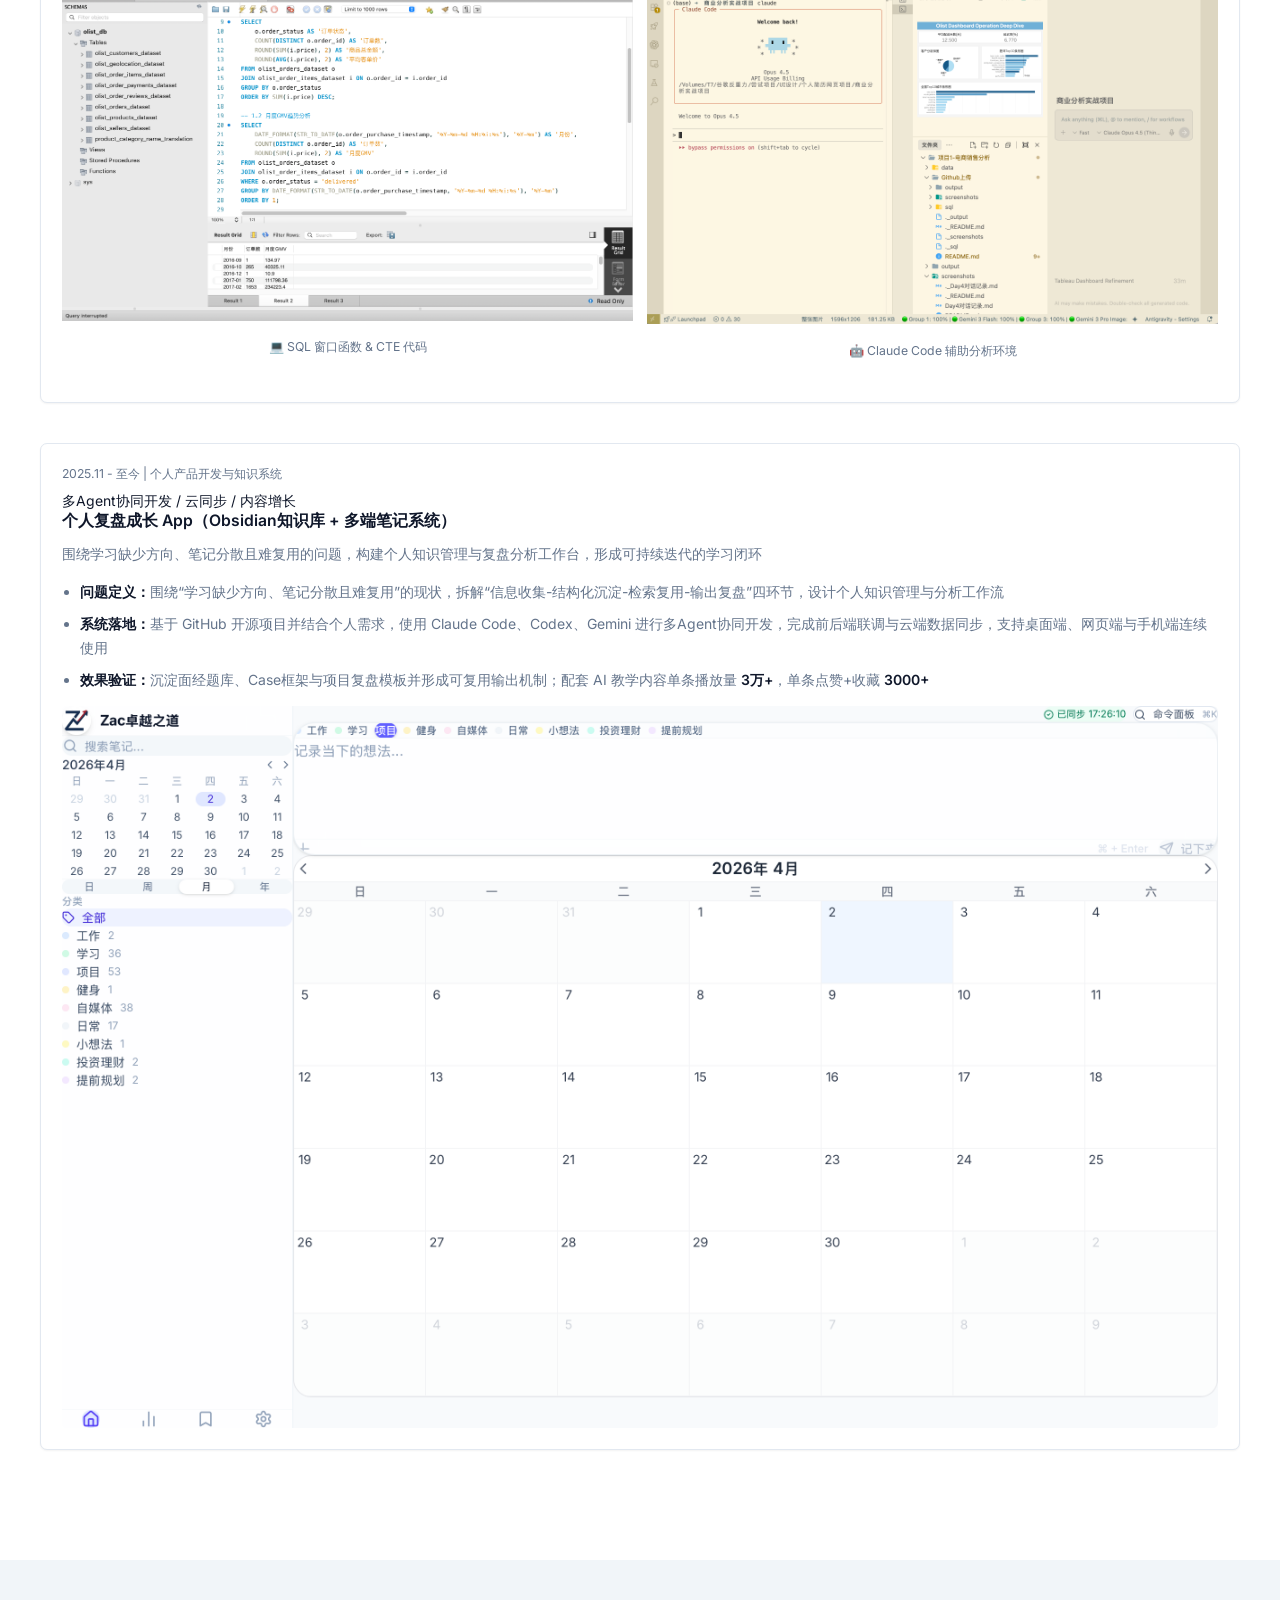
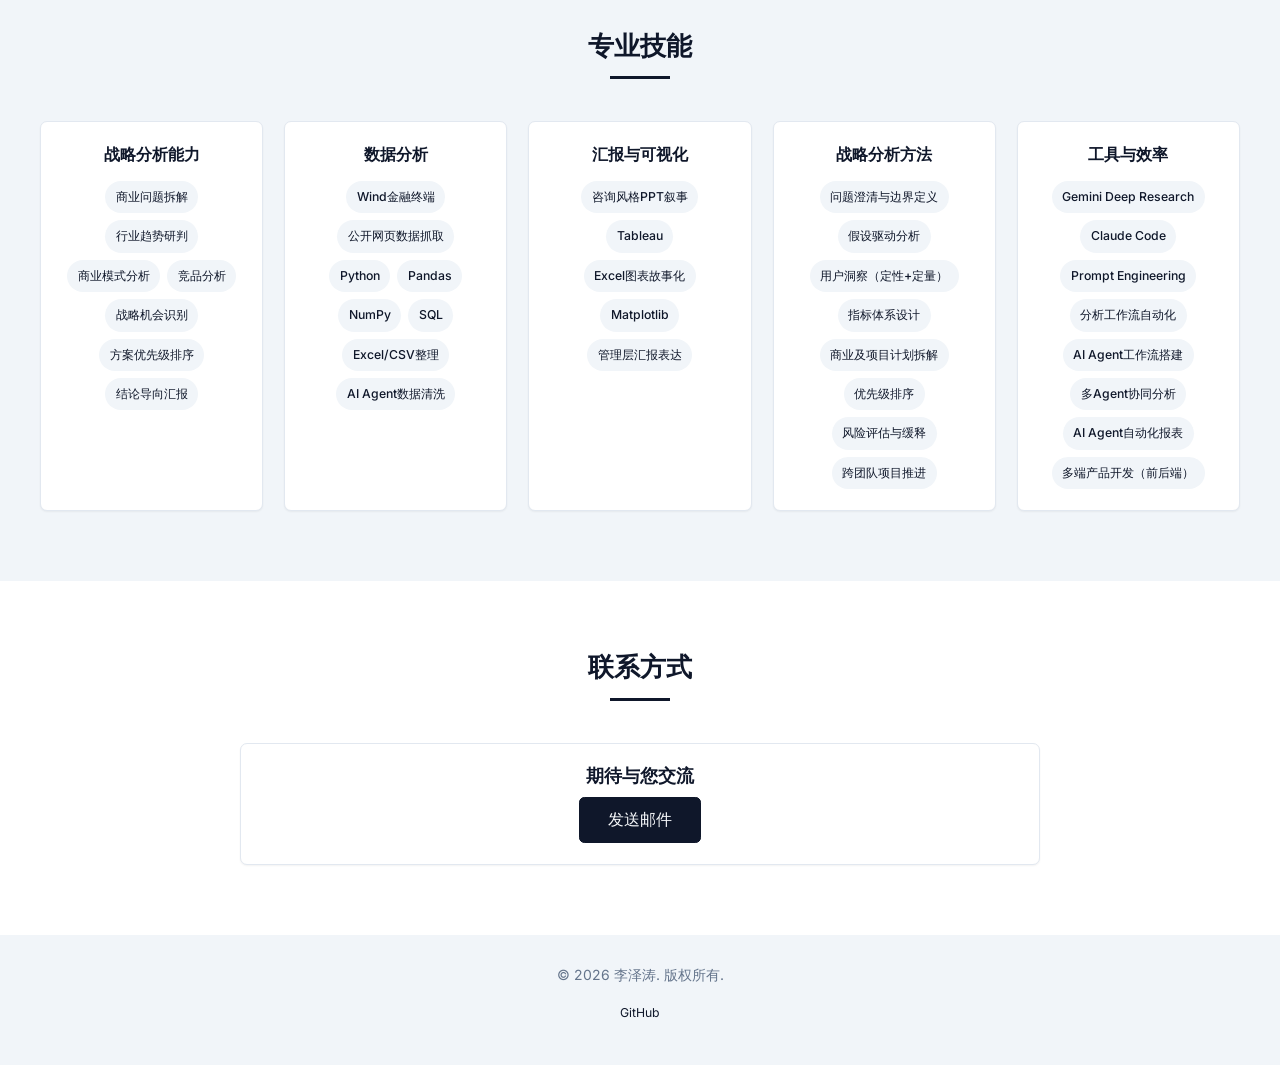
==== commit c21b3b8f: "Remove Tencent strategy-targeting phrase from project section title" ====
--- a/index-zh.html
+++ b/index-zh.html
@@ -182,7 +182,7 @@
     
     <section id=projects>
         <div class=container>
-            <h2 class="load-hidden section-title">战略分析项目（腾讯战略发展部定向）</h2>
+            <h2 class="load-hidden section-title">战略分析项目</h2>
 
             
             <div class="load-hidden project-card">
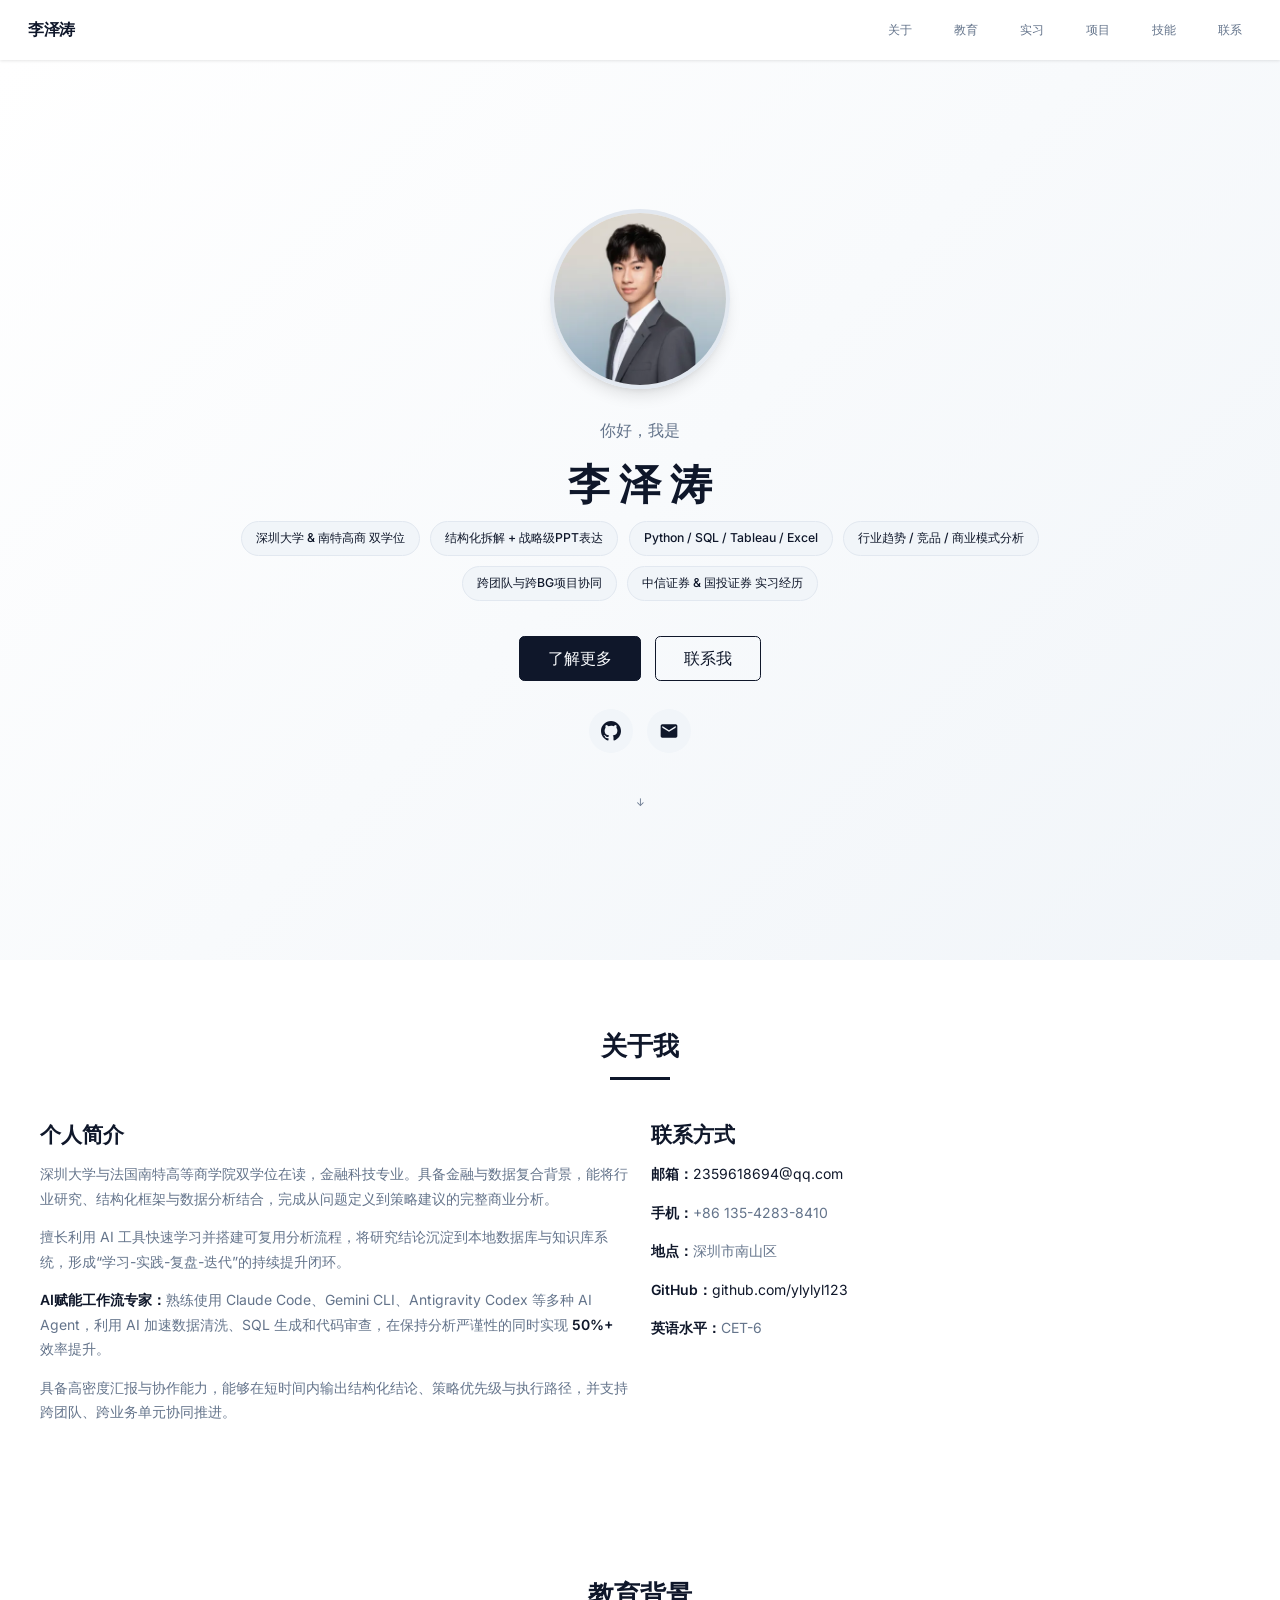
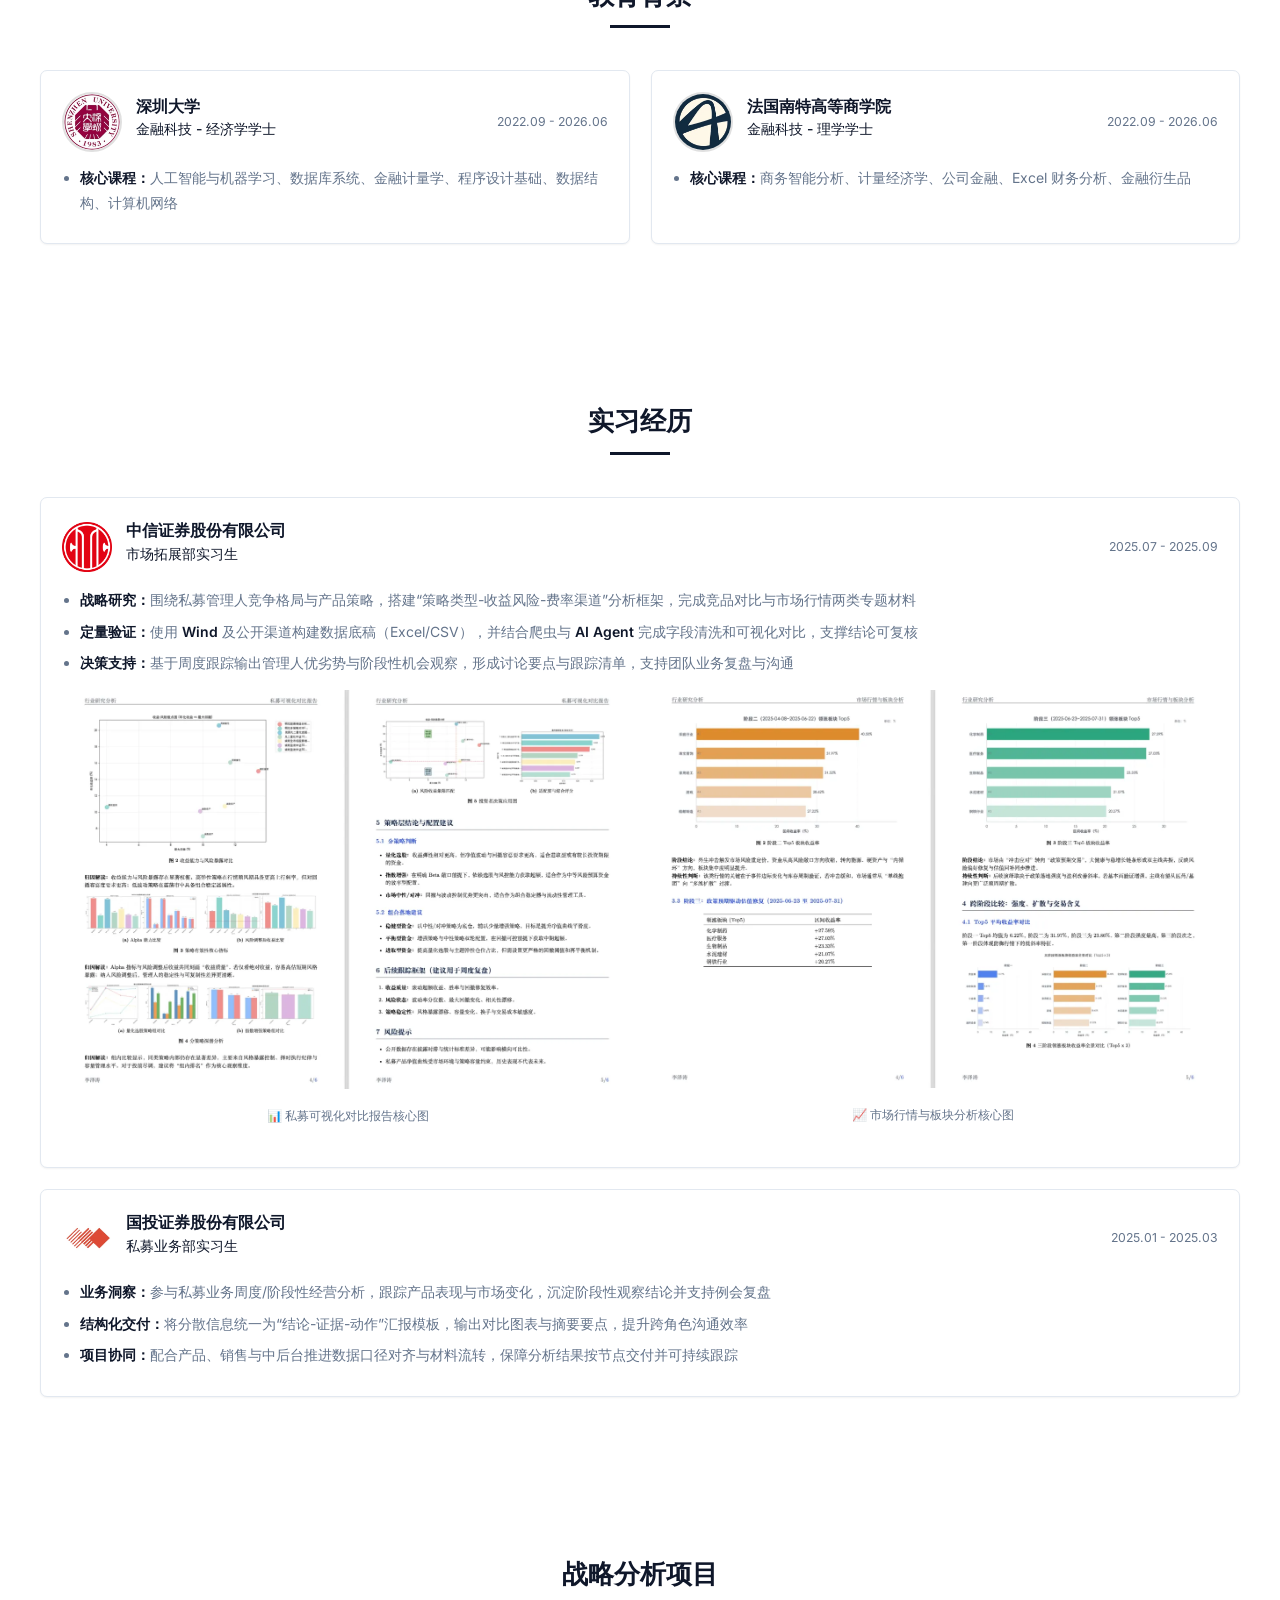
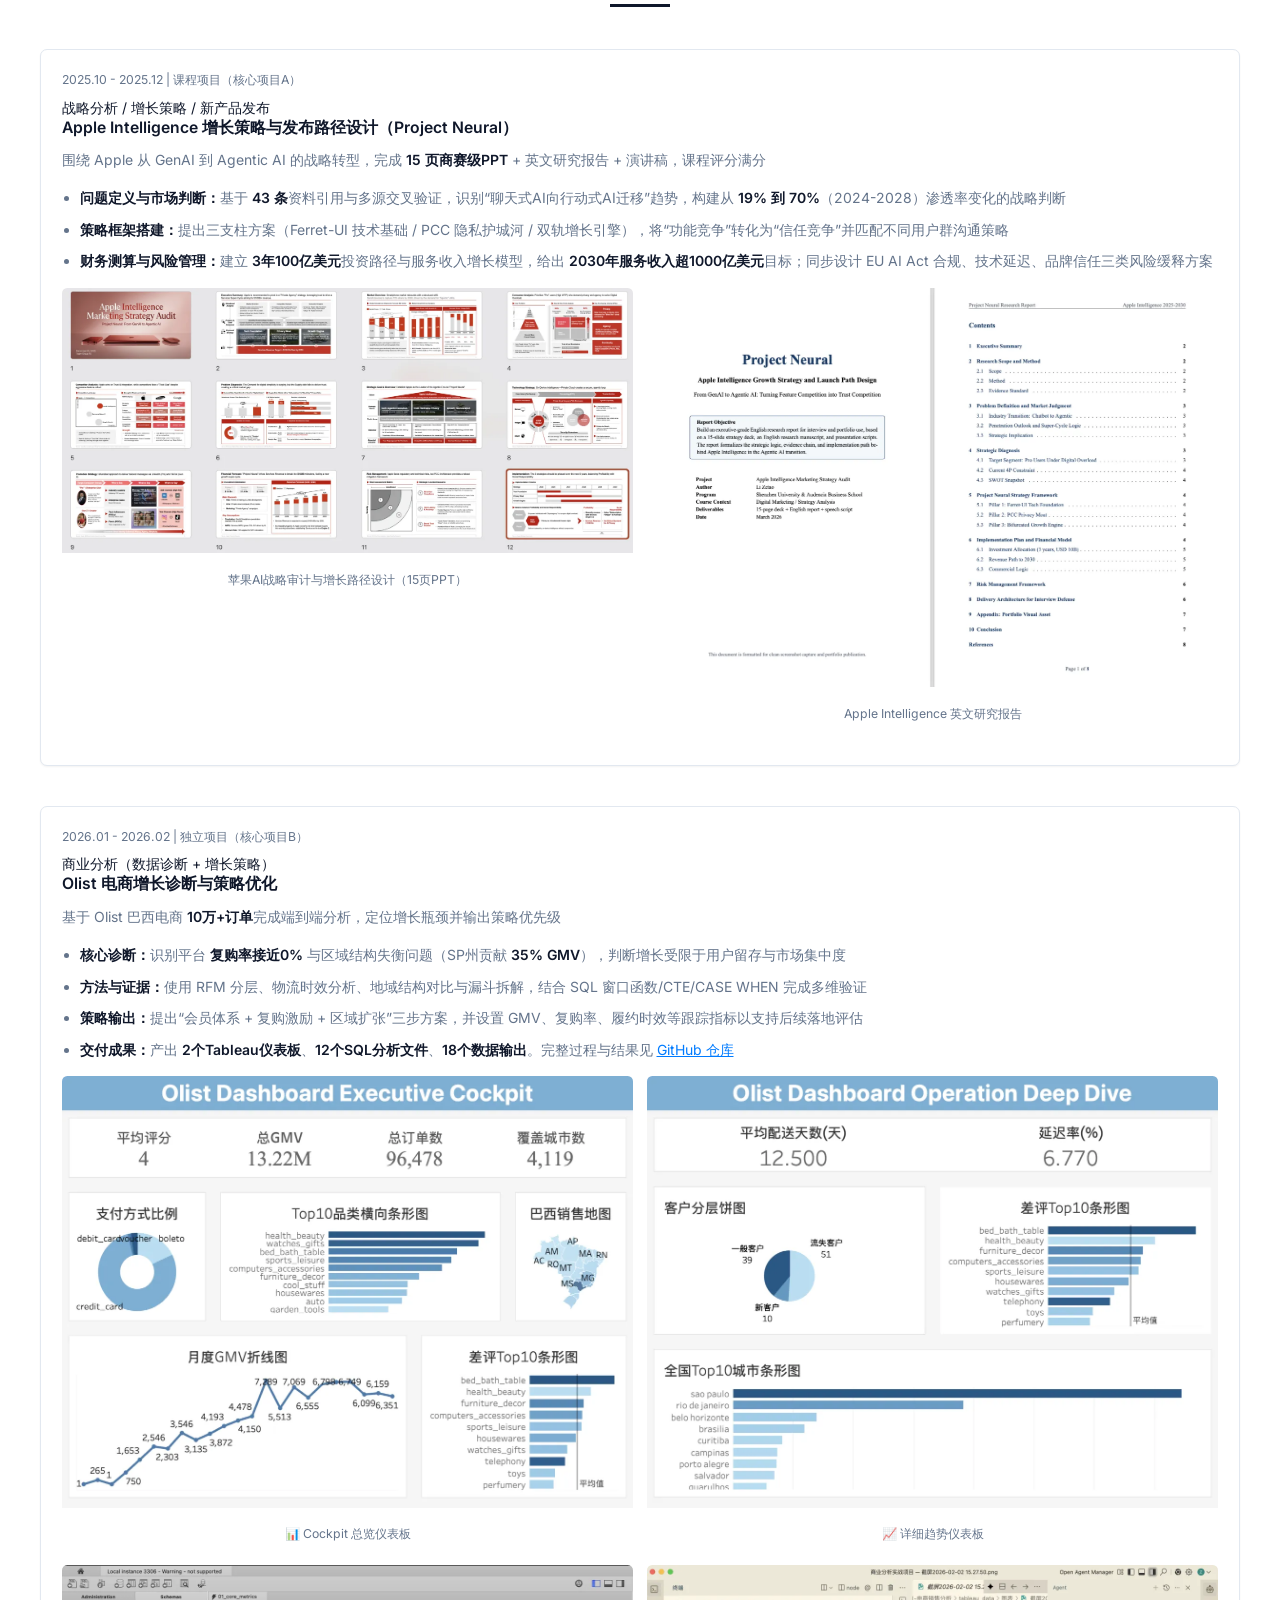
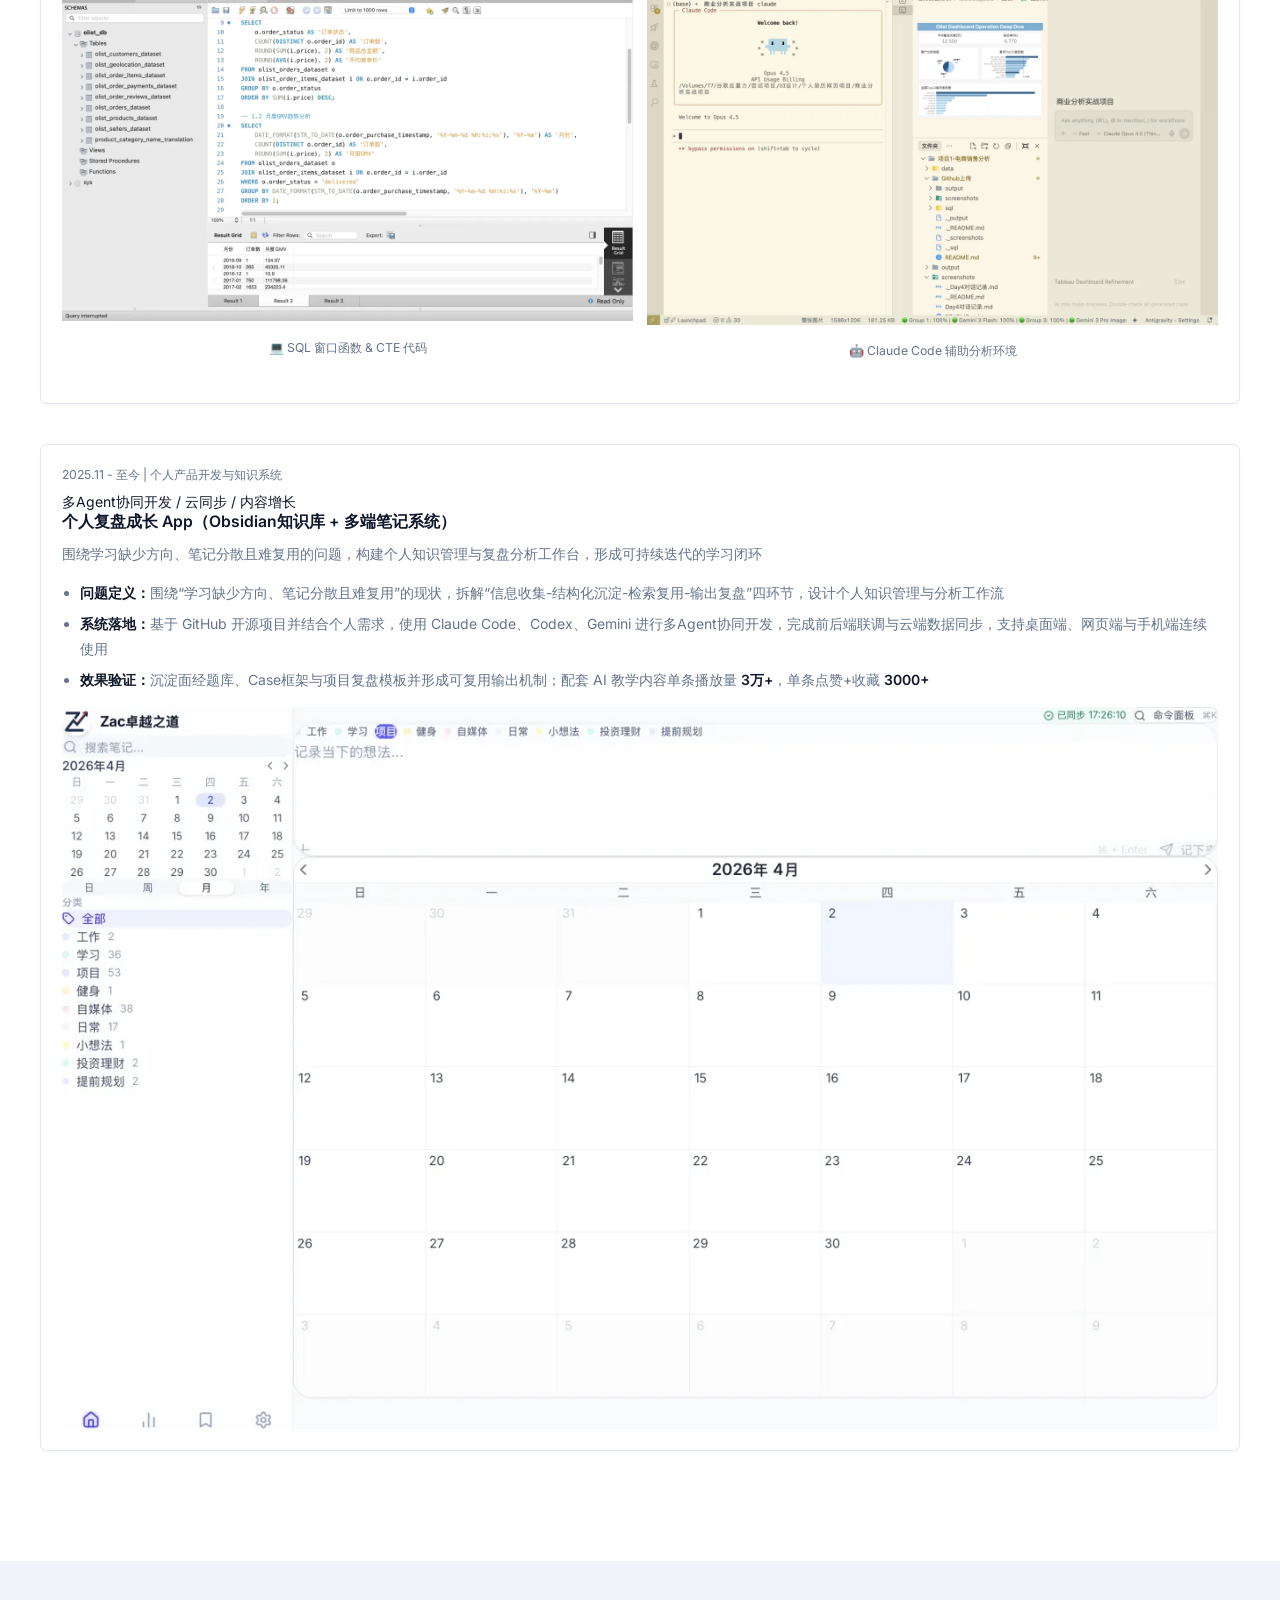
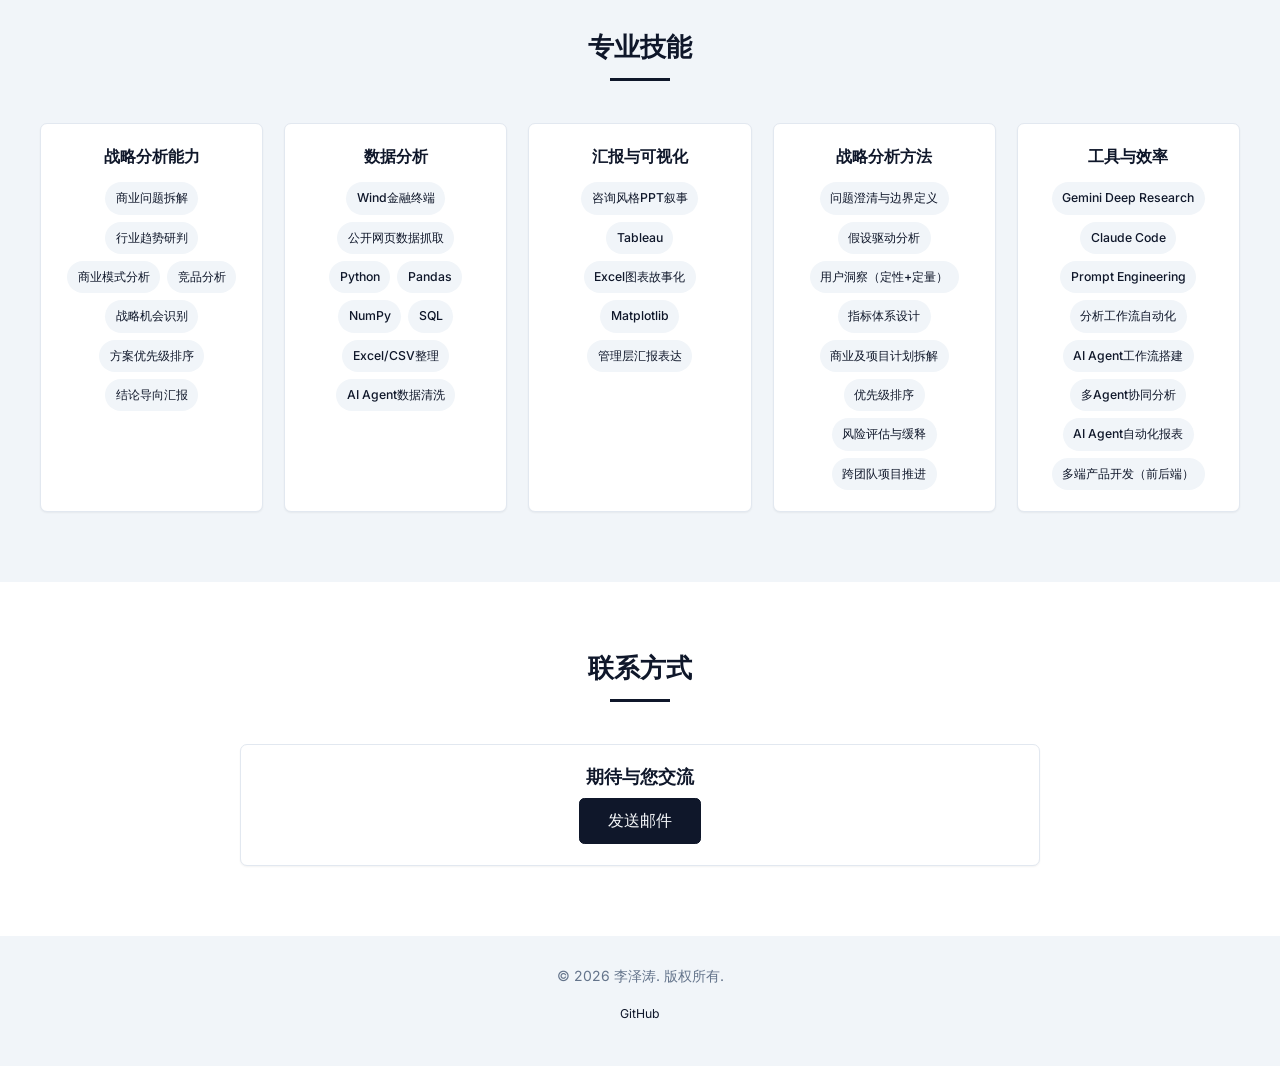
==== commit e98f7317: "Performance: switch to compressed WebP assets and improve image loading strategy" ====
--- a/index-zh.html
+++ b/index-zh.html
@@ -21,7 +21,7 @@
     
     <section id=hero>
         <div class=hero-content>
-            <img src=profile.ecc5a00b.jpg alt=李泽涛 class="hero-avatar load-hidden">
+            <img src=profile.webp alt=李泽涛 class="hero-avatar load-hidden" loading=eager fetchpriority=high decoding=async>
             <p class="hero-greeting load-hidden">你好，我是</p>
             <h1 class="hero-name load-hidden">李 泽 涛</h1>
 
@@ -91,7 +91,7 @@
                 <div class="experience-card load-hidden">
                     <div class=experience-header style=align-items:center>
                         <div style=align-items:center;gap:1rem;display:flex>
-                            <img src=szu-logo.7de42cc6.png alt=深圳大学 class=school-logo>
+                            <img src=szu-logo.webp alt=深圳大学 class=school-logo>
                             <div>
                                 <div class=experience-company>深圳大学</div>
                                 <div class=experience-position>金融科技 - 经济学学士</div>
@@ -106,7 +106,7 @@
                 <div class="experience-card load-hidden">
                     <div class=experience-header style=align-items:center>
                         <div style=align-items:center;gap:1rem;display:flex>
-                            <img src=audencia-logo.bb67b438.jpeg alt=Audencia class=school-logo>
+                            <img src=audencia-logo.webp alt=Audencia class=school-logo>
                             <div>
                                 <div class=experience-company>法国南特高等商学院</div>
                                 <div class=experience-position>金融科技 - 理学学士</div>
@@ -131,7 +131,7 @@
             <div class="experience-card load-hidden">
                 <div class=experience-header style=align-items:center>
                     <div style=align-items:center;gap:1rem;display:flex>
-                        <img src=citic-logo.9e5141a4.png alt=中信证券 class=company-logo>
+                        <img src=citic-logo.webp alt=中信证券 class=company-logo>
                         <div>
                             <div class=experience-company>中信证券股份有限公司</div>
                             <div class=experience-position>市场拓展部实习生</div>
@@ -147,11 +147,11 @@
                 <div class=gallery>
                     <div class=gallery-grid-pair>
                         <div class=gallery-item>
-                            <img src=私募选图.png alt=私募可视化对比报告核心图 loading=lazy>
+                            <img src=pm-compare.webp alt=私募可视化对比报告核心图 loading=lazy decoding=async>
                             <span class=gallery-caption>📊 私募可视化对比报告核心图</span>
                         </div>
                         <div class=gallery-item>
-                            <img src=市场行情选图.png alt=市场行情与板块分析核心图 loading=lazy>
+                            <img src=market-analysis.webp alt=市场行情与板块分析核心图 loading=lazy decoding=async>
                             <span class=gallery-caption>📈 市场行情与板块分析核心图</span>
                         </div>
                     </div>
@@ -162,7 +162,7 @@
             <div class="experience-card load-hidden">
                 <div class=experience-header style=align-items:center>
                     <div style=align-items:center;gap:1rem;display:flex>
-                        <img src=sdic-logo.b38e4e5a.png alt=国投证券 class=company-logo>
+                        <img src=sdic-logo.webp alt=国投证券 class=company-logo>
                         <div>
                             <div class=experience-company>国投证券股份有限公司</div>
                             <div class=experience-position>私募业务部实习生</div>
@@ -197,7 +197,7 @@
                     
                 </ul>
                 <div class=gallery>
-                    <div class=gallery-grid-pair><div class=gallery-item><img src=apple-digital-transformation.e18392c8.png alt=苹果数字化转型PPT loading=lazy><span class=gallery-caption>苹果AI战略审计与增长路径设计（15页PPT）</span></div><div class=gallery-item><img src=苹果英文研报.png alt=苹果英文研究报告截图 loading=lazy><span class=gallery-caption>Apple Intelligence 英文研究报告</span></div></div>
+                    <div class=gallery-grid-pair><div class=gallery-item><img src=apple-strategy.webp alt=苹果数字化转型PPT loading=lazy decoding=async><span class=gallery-caption>苹果AI战略审计与增长路径设计（15页PPT）</span></div><div class=gallery-item><img src=apple-report-en.webp alt=苹果英文研究报告截图 loading=lazy decoding=async><span class=gallery-caption>Apple Intelligence 英文研究报告</span></div></div>
                 </div>
             </div>
 
@@ -217,22 +217,22 @@
                     
                     <div class=gallery-grid-pair>
                         <div class=gallery-item>
-                            <img src=dashboard-cockpit.fddde803.png alt="Cockpit 仪表板" loading=lazy>
+                            <img src=dashboard-cockpit.webp alt="Cockpit 仪表板" loading=lazy decoding=async>
                             <span class=gallery-caption>📊 Cockpit 总览仪表板</span>
                         </div>
                         <div class=gallery-item>
-                            <img src=dashboard-detailed.85f2c0c5.png alt=详细趋势仪表板 loading=lazy>
+                            <img src=dashboard-detailed.webp alt=详细趋势仪表板 loading=lazy decoding=async>
                             <span class=gallery-caption>📈 详细趋势仪表板</span>
                         </div>
                     </div>
                     
                     <div class=gallery-grid-pair>
                         <div class=gallery-item>
-                            <img src=sql-sample.995bd17f.png alt="SQL 代码示例" loading=lazy>
+                            <img src=sql-sample.webp alt="SQL 代码示例" loading=lazy decoding=async>
                             <span class=gallery-caption>💻 SQL 窗口函数 &amp; CTE 代码</span>
                         </div>
                         <div class=gallery-item>
-                            <img src=workspace.139acfe7.png alt="AI 辅助工作环境" loading=lazy>
+                            <img src=workspace.webp alt="AI 辅助工作环境" loading=lazy decoding=async>
                             <span class=gallery-caption>🤖 Claude Code 辅助分析环境</span>
                         </div>
                     </div>
@@ -253,7 +253,7 @@
                 <div class=gallery>
                     <div class=gallery-grid-single>
                         <div class=gallery-item>
-                            <img src=个人笔记软件.png alt=个人复盘成长App界面 loading=lazy>
+                            <img src=personal-notes-app.webp alt=个人复盘成长App界面 loading=lazy decoding=async>
                             <span class=gallery-caption>📱 个人复盘成长 App（桌面/网页/手机多端统一）</span>
                         </div>
                     </div>
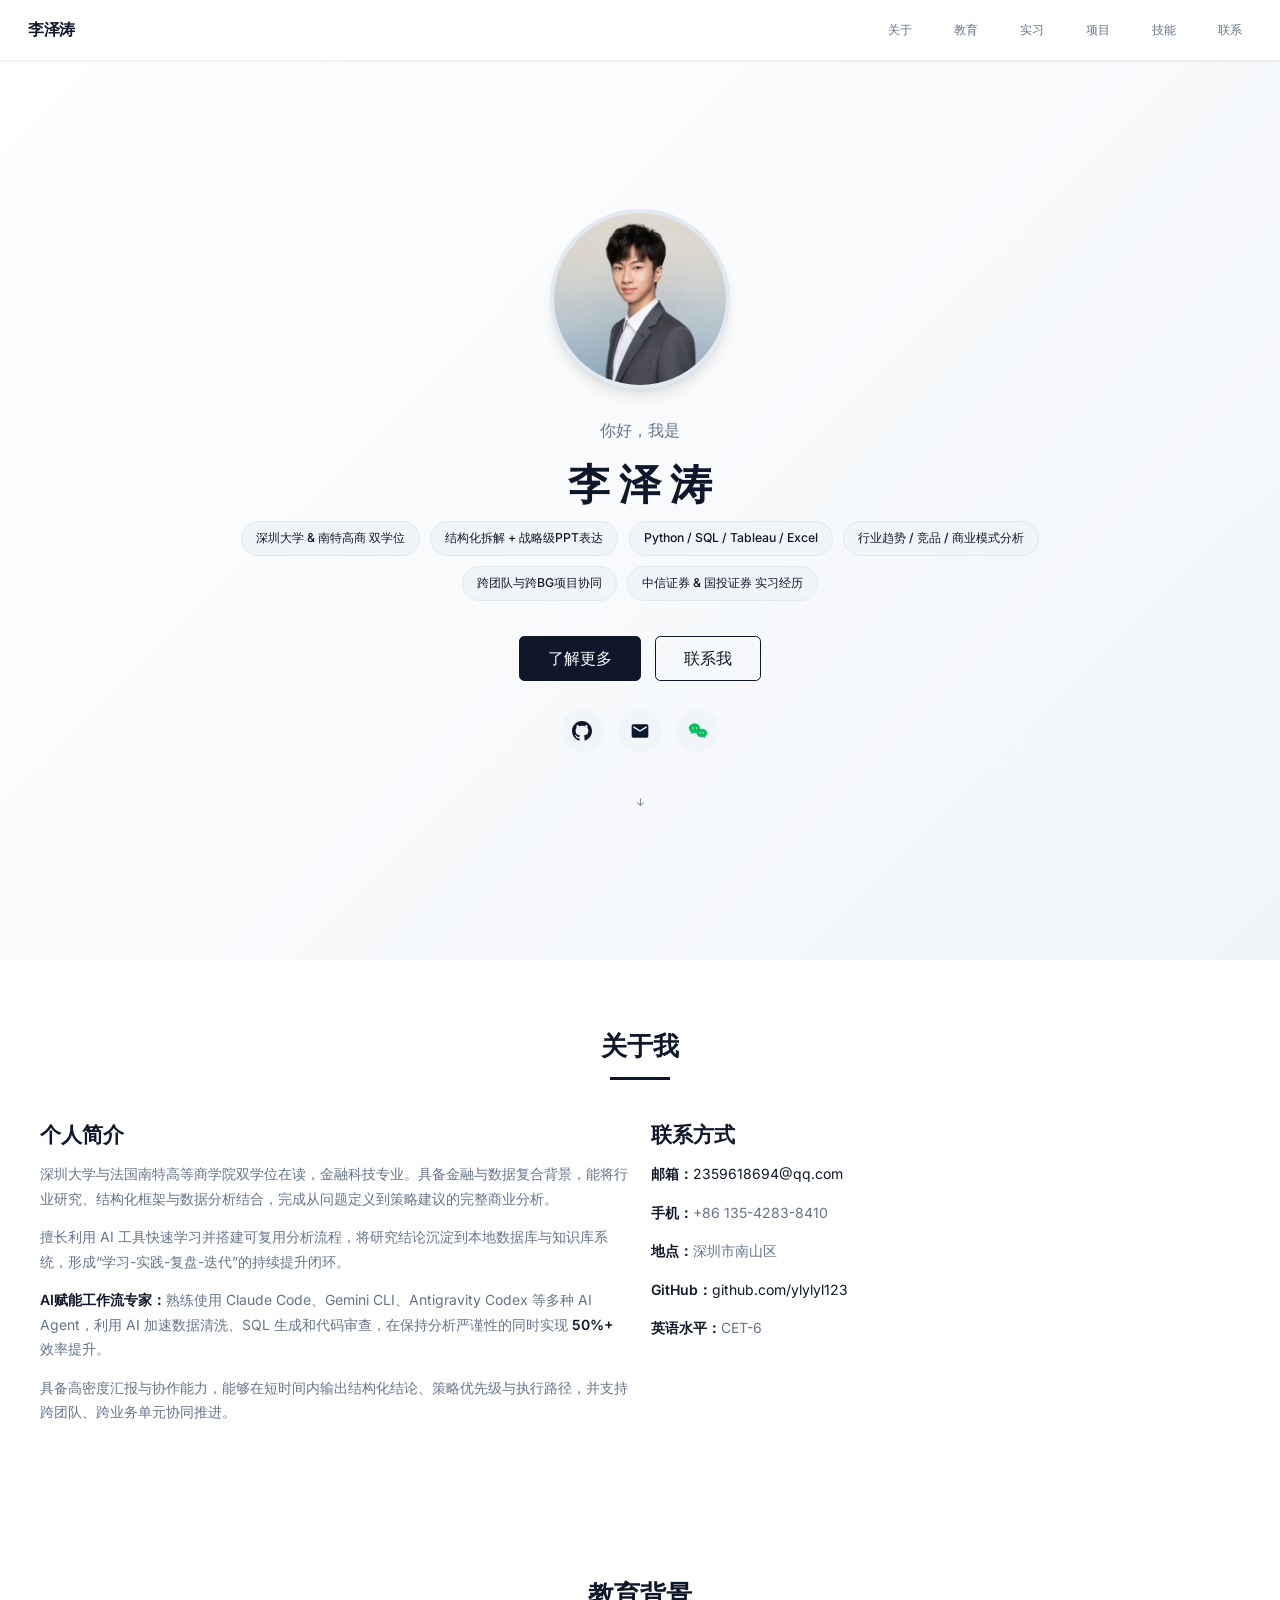
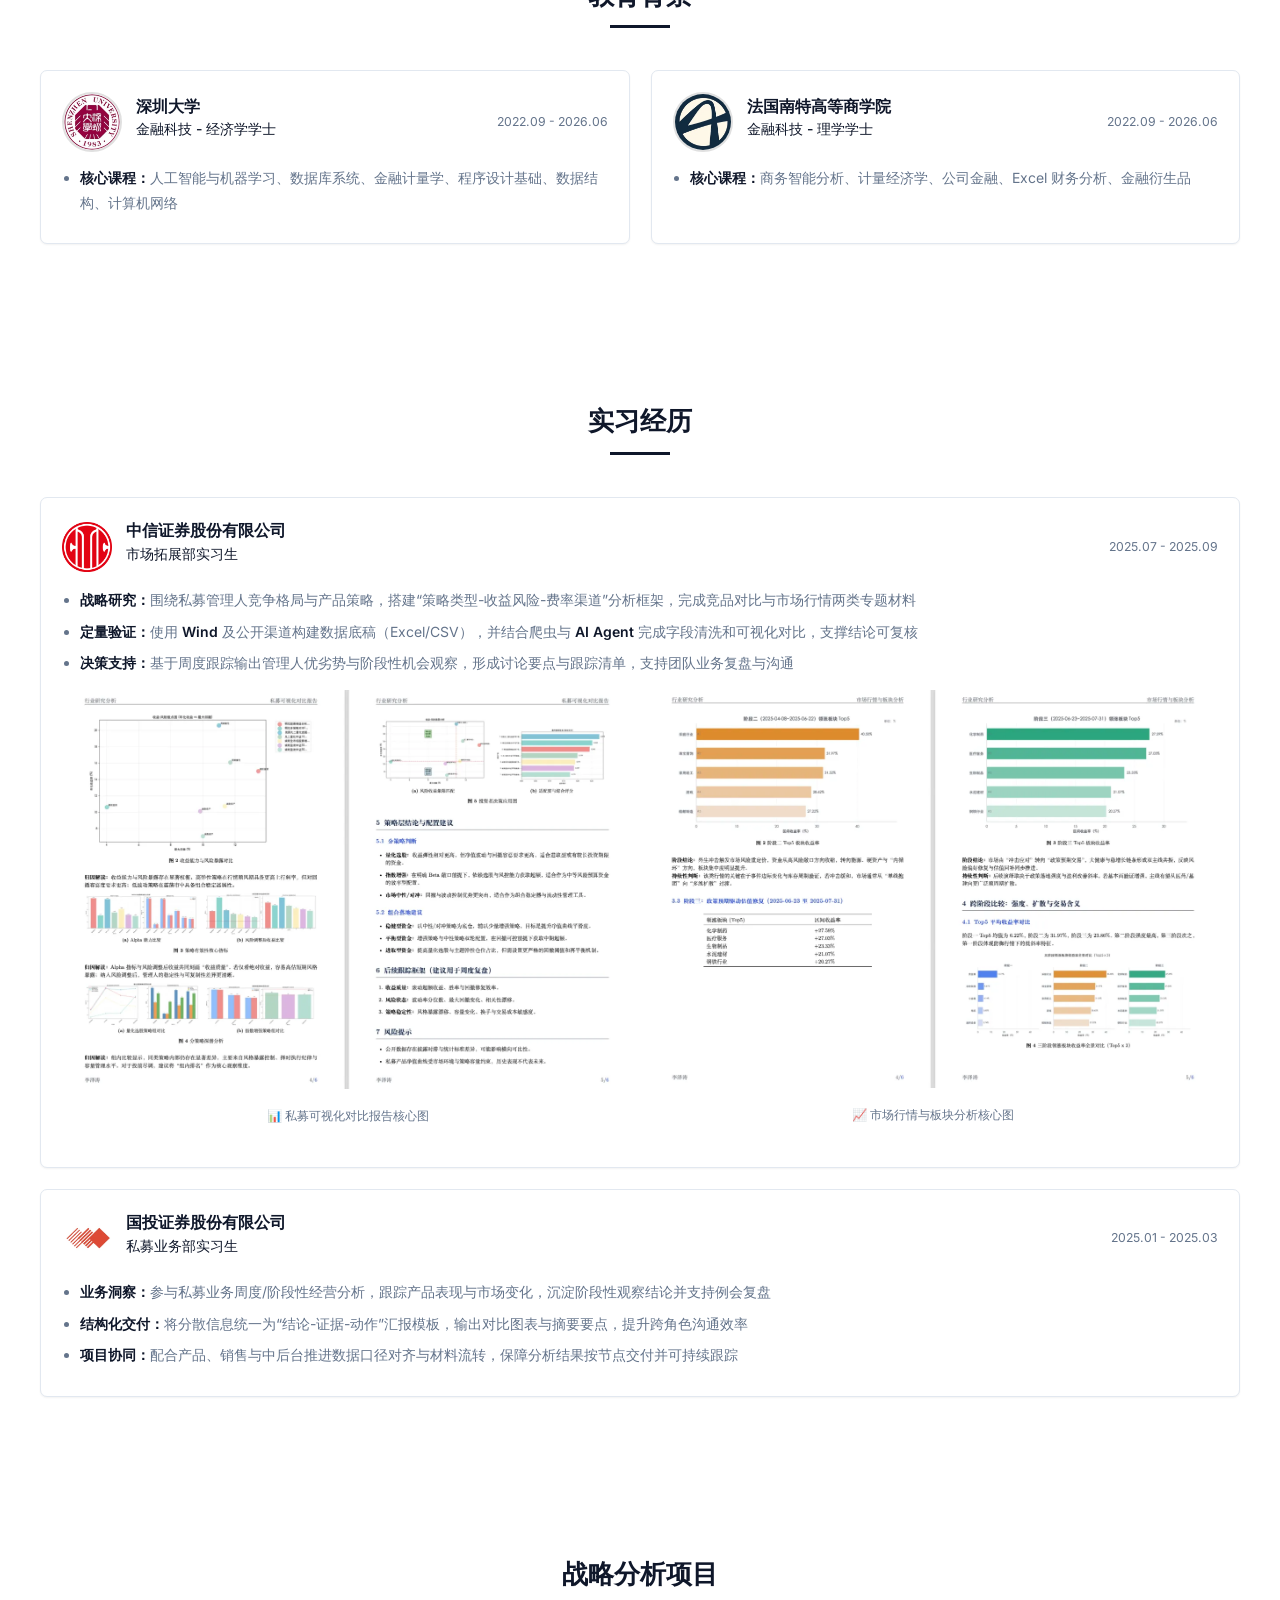
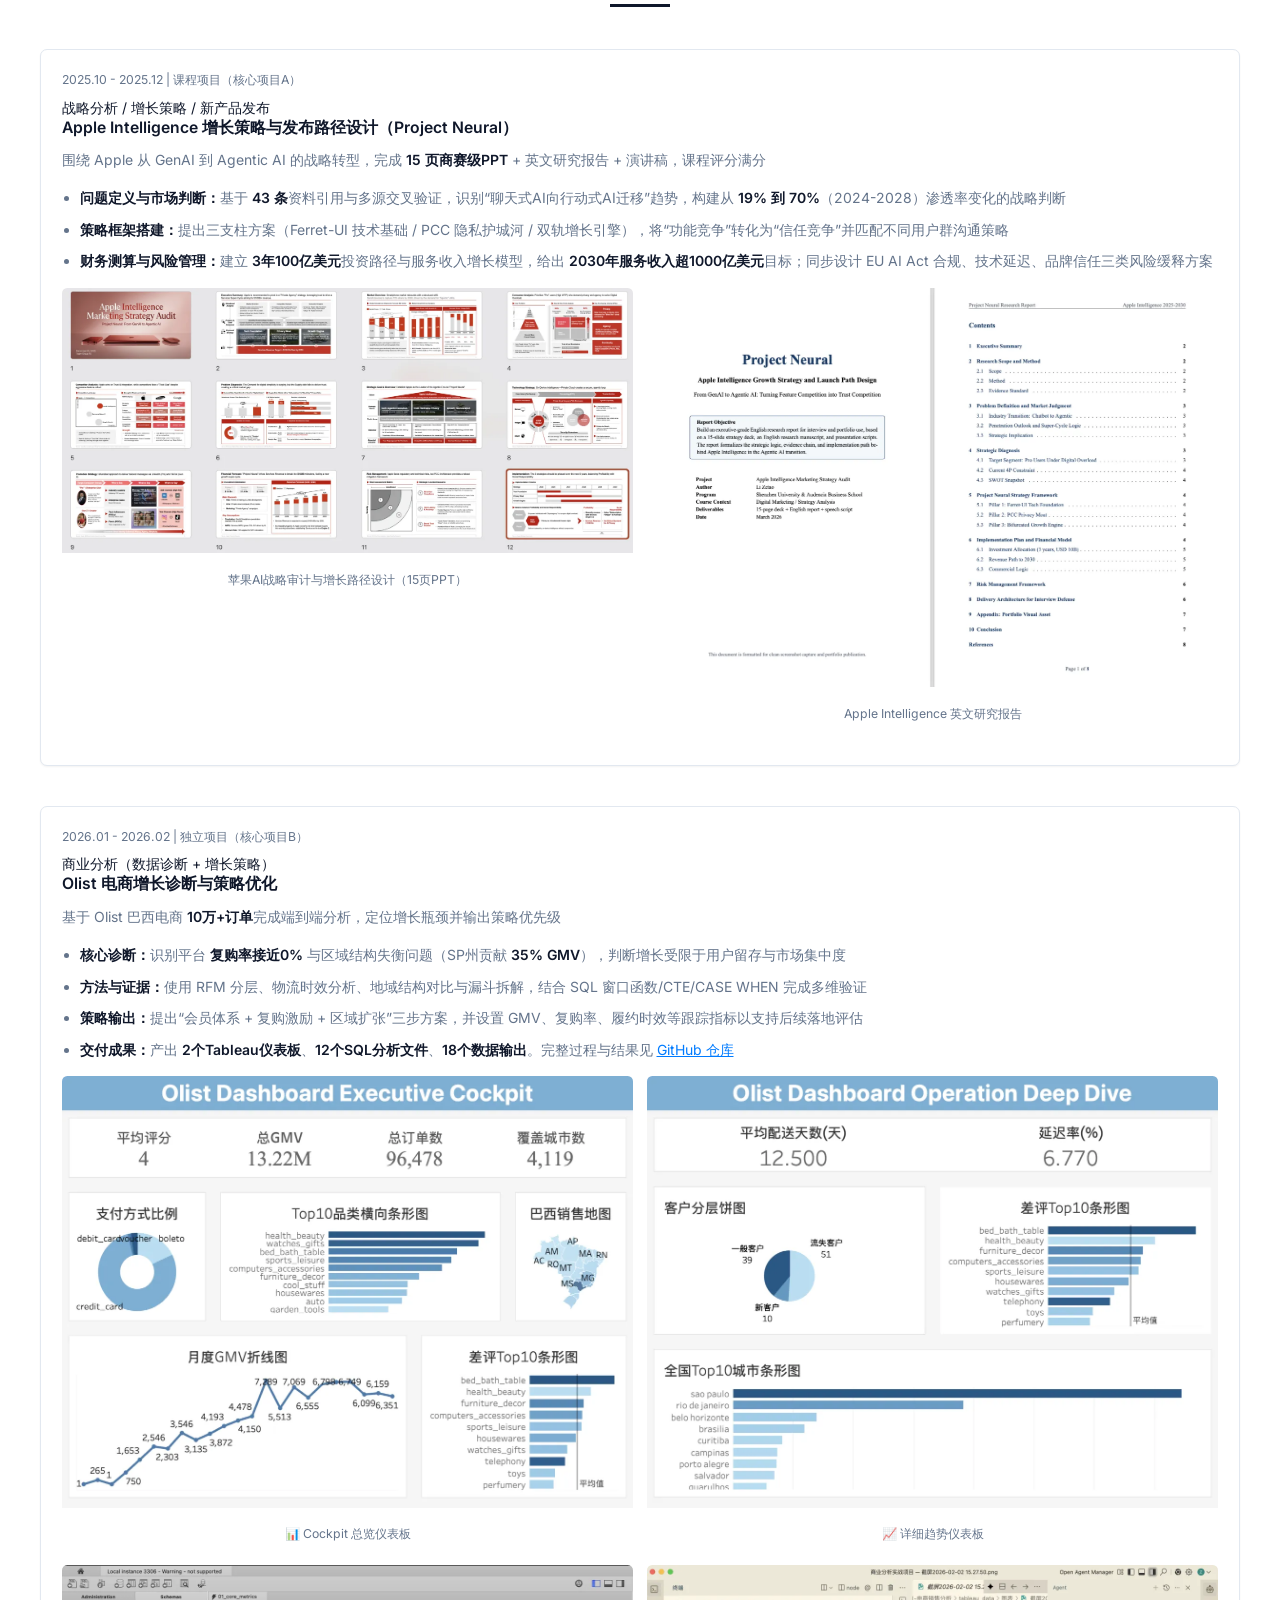
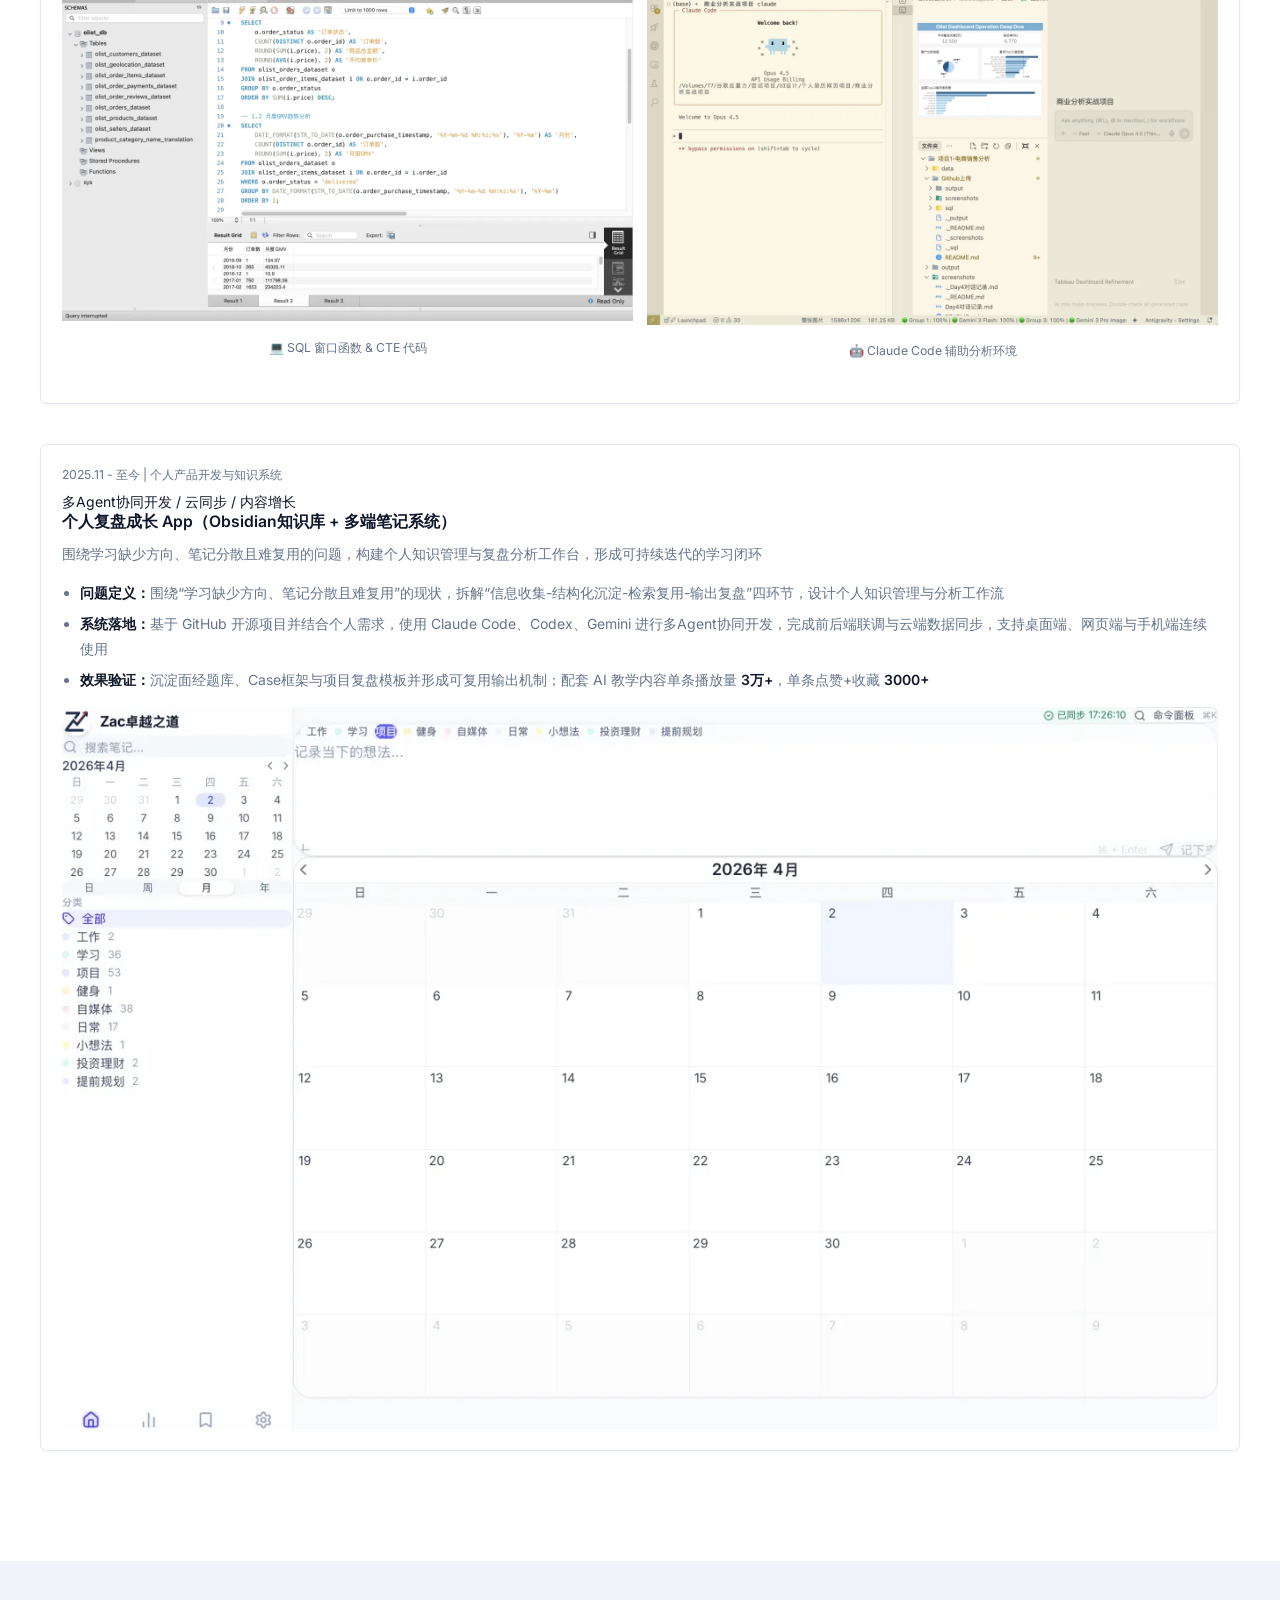
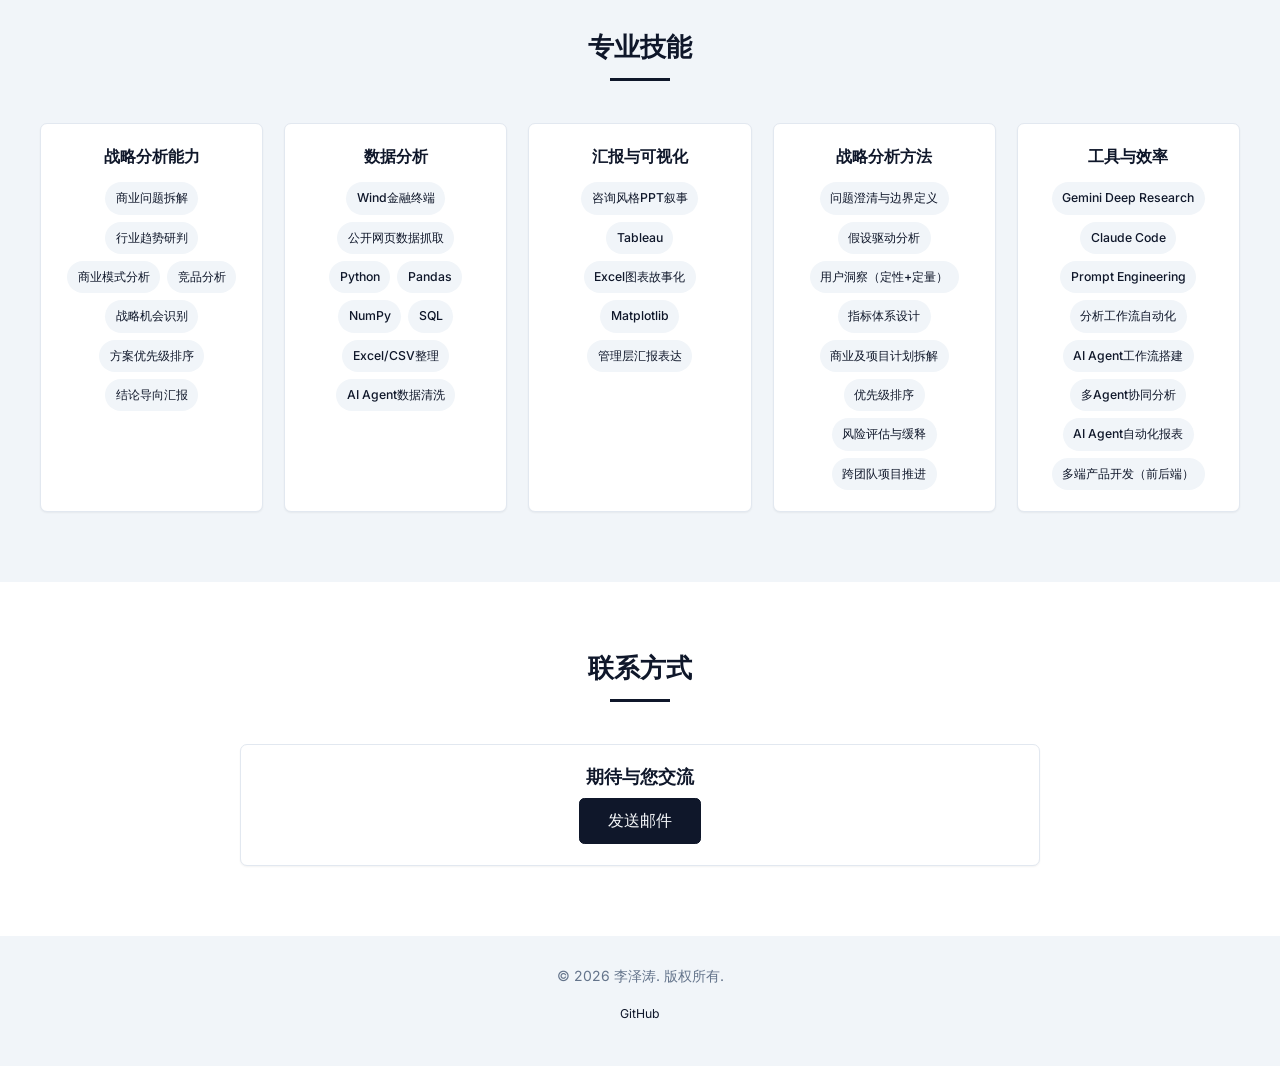
==== commit 9fcf4fb0: "Add WeChat quick-copy icon on homepage social section" ====
--- a/index-zh.html
+++ b/index-zh.html
@@ -46,6 +46,9 @@
                 </a>
                 <a href=mailto:2359618694@qq.com title=邮件>
                     <svg xmlns:xmlns=http://www.w3.org/2000/svg fill=currentColor viewBox="0 0 24 24"><path d="M20 4H4c-1.1 0-1.99.9-1.99 2L2 18c0 1.1.9 2 2 2h16c1.1 0 2-.9 2-2V6c0-1.1-.9-2-2-2m0 4-8 5-8-5V6l8 5 8-5Z"/></svg>
+                </a>
+                <a href=# class=wechat-copy data-wechat=YeurekaL title="微信（点击复制）" aria-label=复制微信号 style=color:#07C160>
+                    <svg xmlns:xmlns=http://www.w3.org/2000/svg fill=currentColor viewBox="0 0 24 24"><path d="M8.2 3C4.22 3 1 5.56 1 8.72c0 1.75 1.02 3.32 2.63 4.37L3 15.8l2.7-1.35c.5.1 1.02.15 1.56.15 3.98 0 7.2-2.56 7.2-5.72S12.18 3 8.2 3zm-2.1 6.3c-.48 0-.86-.39-.86-.86 0-.48.38-.86.86-.86.47 0 .86.38.86.86 0 .47-.39.86-.86.86zm4.2 0c-.47 0-.86-.39-.86-.86 0-.48.39-.86.86-.86.48 0 .86.38.86.86 0 .47-.38.86-.86.86zM16.6 9.2c-3.53 0-6.4 2.26-6.4 5.06 0 2.8 2.87 5.06 6.4 5.06.46 0 .9-.04 1.33-.13L21 20.8l-.62-2.15A4.76 4.76 0 0 0 23 14.26c0-2.8-2.87-5.06-6.4-5.06zm-1.86 5.66a.76.76 0 1 1 0-1.52.76.76 0 0 1 0 1.52zm3.72 0a.76.76 0 1 1 0-1.52.76.76 0 0 1 0 1.52z"/></svg>
                 </a>
             </div>
 
@@ -356,6 +359,7 @@
 
     
     <script>document.querySelectorAll(".load-hidden").forEach(function(el){el.classList.remove("load-hidden")});</script>
+    <script>document.querySelectorAll(".wechat-copy").forEach(function(btn){btn.addEventListener("click",async function(ev){ev.preventDefault();var id=btn.getAttribute("data-wechat")||"YeurekaL";try{if(navigator.clipboard&&window.isSecureContext)await navigator.clipboard.writeText(id);else{var input=document.createElement("input");input.value=id,document.body.appendChild(input),input.select(),document.execCommand("copy"),document.body.removeChild(input)}alert("微信号已复制："+id+"\\n你可以去微信添加我。")}catch(err){alert("请手动复制微信号："+id)}})});</script>
     <script type=module src=index-zh.808cd7a4.js></script>
 
     
